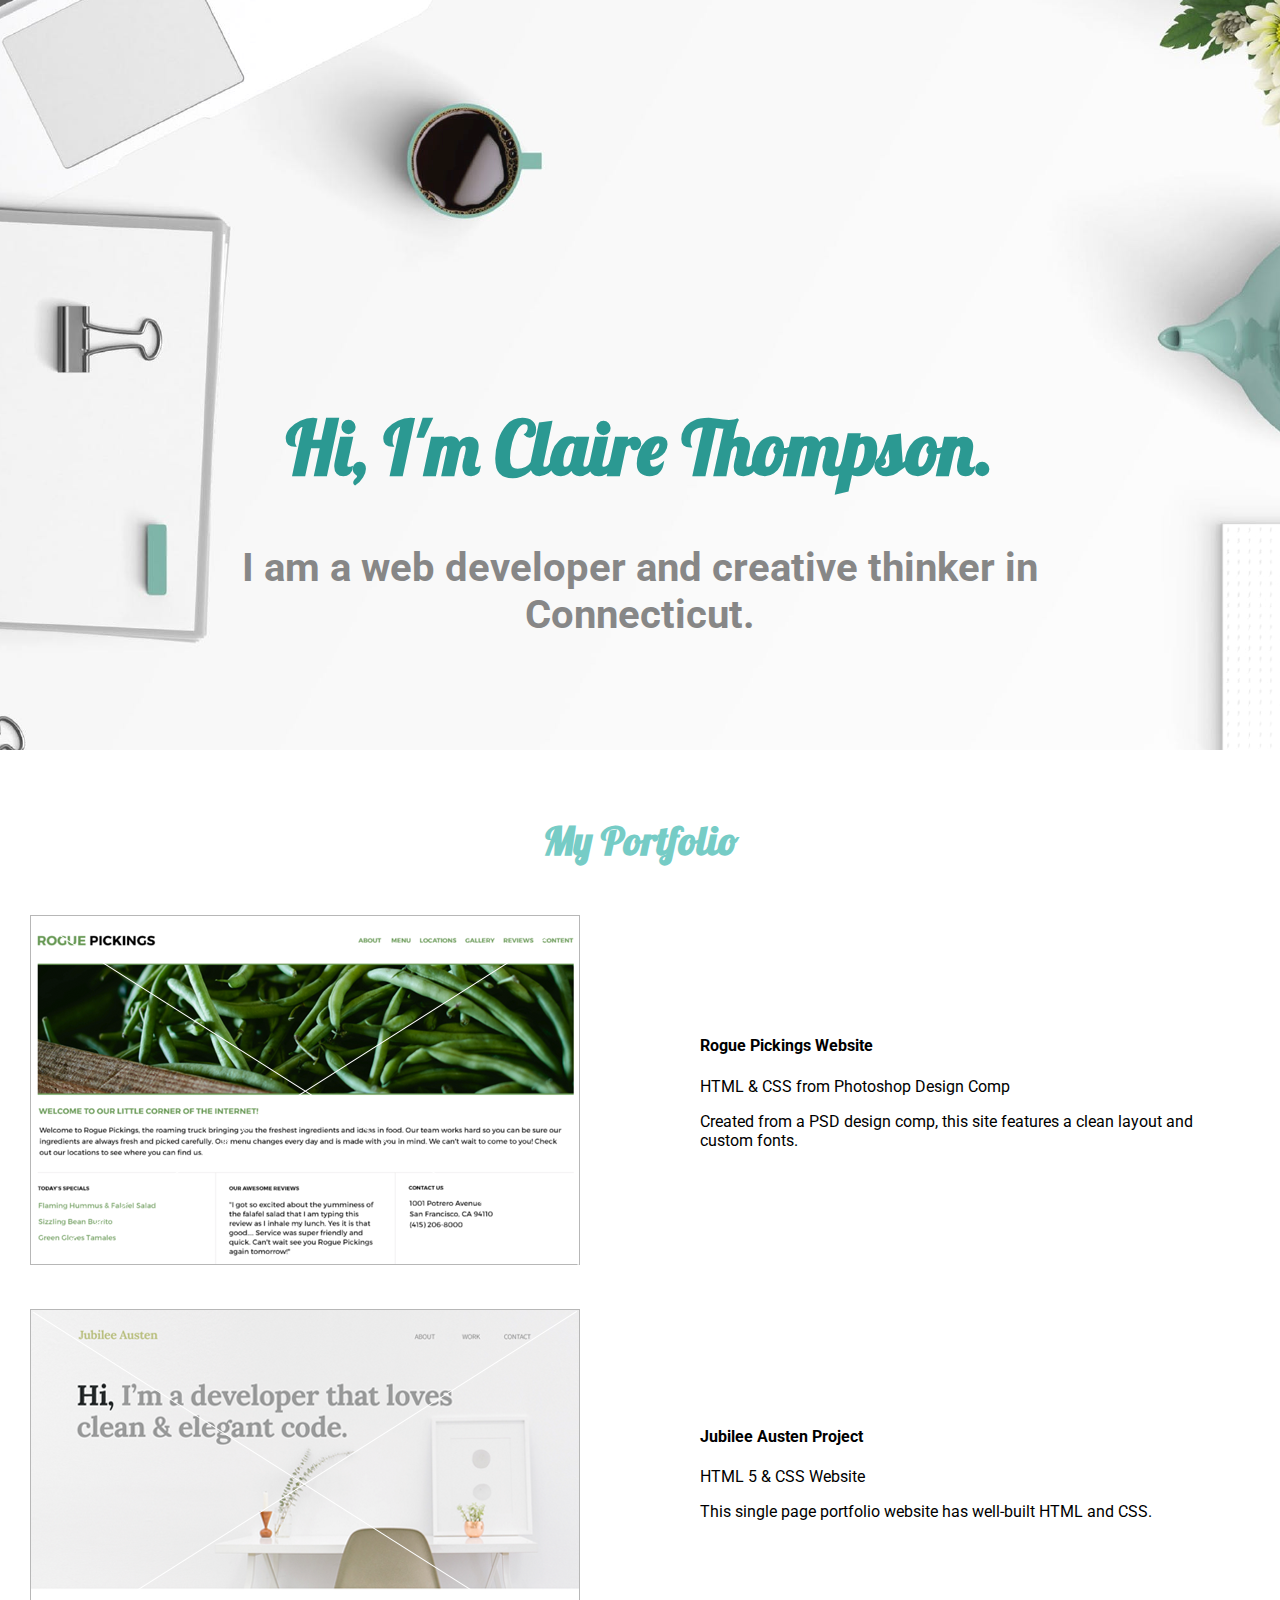
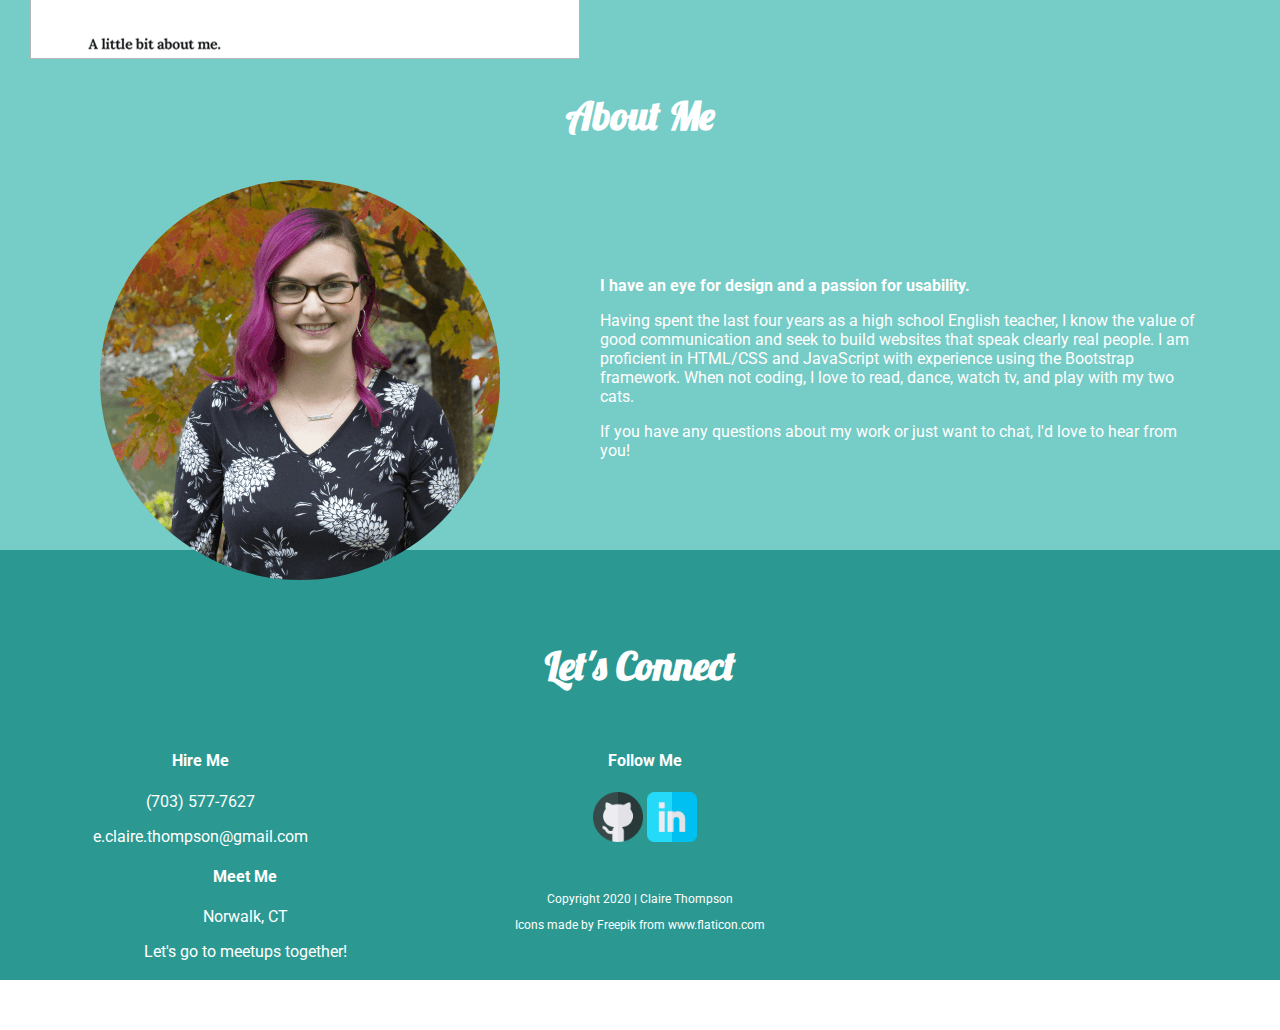
==== index.html @ ed9fb42f "Initial commit" ====
<!doctype html>
<html>
    <head>
        <title>Claire Thompson</title>
        <link href="https://fonts.googleapis.com/css?family=Lobster|Roboto:400,700&display=swap" rel="stylesheet">
        <link href="css/main.css" rel="stylesheet">
        <link href="css/normalize.css" rel="stylesheet">
    </head>
    <body>
        <div id="header">
            <div class="full-width">
                <h1>Hi, I'm Claire Thompson.</h1>
                <h2>I am a web developer and creative thinker in Connecticut.</h2 >
            </div>
        </div>
        <div id="portfolio">
            <div class="full-width">
                <h3>My Portfolio</h3>
                <div class="half-width">
                    <img src="img/rogue-pickings-thumbnail.png" alt="Rogue Pickings Thumbnail">
                    <img src="img/jubilee-thumbnail.png" alt="Jubilee Austen Thumbnail">
                </div>
                <div class="half-width">
                   <div id="rogue">
                       <h4>Rogue Pickings Website</h4>
                        <p>HTML & CSS from Photoshop Design Comp</p>
                        <p>Created from a PSD design comp, this site features a clean layout and custom fonts.</p>
                    </div>
                    <div id="jubilee">
                        <h4>Jubilee Austen Project</h4>
                        <p>HTML 5 & CSS Website</p>
                        <p>This single page portfolio website has well-built HTML and CSS.</p>
                    </div>
                </div>
            </div>
        </div>
        <div id="about">
            <div class="full-width">
                <h3>About Me</h3>
                <div class="half-width">
                    <img src="img/about.png" alt="Claire Thompson Headshot">
                </div>
                <div class="half-width">
                    <div id="bio">
                        <p><span>I have an eye for design and a passion for usability.</span></p>
                        <p>Having spent the last four years as a high school English teacher, I know the value of good communication and seek to build websites that speak clearly real people. I am proficient in HTML/CSS and JavaScript with experience using the Bootstrap framework. When not coding, I love to read, dance, watch tv, and play with my two cats. </p>
                        <p>If you have any questions about my work or just want to chat, I'd love to hear from you!</p>
                    </div>
                </div>
            </div>
        </div>
        <div id="contact">
            <div class="full-width">
                <h3>Let's Connect</h3>
                <div class="third-width">
                    <h4>Hire Me</h4>
                    <p>(703) 577-7627</p>
                    <a href="mailto:e.claire.thompson@gmail.com">e.claire.thompson@gmail.com</a>
                </div>
                <div class="third-width shift">
                    <h4>Follow Me</h4>
                    <a href="https://github.com/claire-thompson"><img src="img/github.png" alt="Github icon"></a>
                    <a href="https://www.linkedin.com/in/claireethompson/"><img src="img/linkedin.png" alt="LinkedIn icon"></a>
                </div>
                <div class="third-width shift">
                    <h4>Meet Me</h4>
                    <p>Norwalk, CT</p>
                    <p>Let's go to meetups together!</p>
                </div>
            </div>
        </div>
        <footer>
            <p>Copyright 2020 | Claire Thompson</p>
            <p>Icons made by <a href="https://www.flaticon.com/authors/freepik" title="Freepik">Freepik</a> from <a href="https://www.flaticon.com/" title="Flaticon">www.flaticon.com</a></p>
        </footer>
    </body>
</html>
---- css/main.css ----
/***** BASE STYLES *****/

body {
    font-family: "Roboto", sans-serif;
    font-size: 16px;
    color: black;
}

#portfolio {
    height: 850px;
}

#about {
    height: 600px;
    background-color: #76CCC6;
}

#contact {
    height: 300px;
    background-color: #2B9992;
    margin-top: -50px;
}

footer {
    height: 100px;
    background-color: #2B9992;
    margin-top: -20px;
    padding-top: 50px;
}

.full-width {
    align-content: space-between;
}

.half-width {
    width: 600px;
    float: left;
}

.third-width {
    width: 400px;
    text-align: center;
    float: left;
}

h3 {
    font-family: "Lobster", sans-serif;
    font-size: 30pt;
    text-align: center;
}

/***** HEADER *****/

#header {
    height: 800px;
    background-image: url("../img/hero-image.png");
    background-size: cover;
    background-repeat: no-repeat;
    margin-top: -50px;
}

#header h1 {
    padding-top: 400px;
    font-family: "Lobster", sans-serif;
    font-size: 56pt;
    font-weight: bold;
    color: #2B9992;
    text-align: center;
}

#header h2 {
    font-size: 30pt;
    text-align: center;
    width: 800px;
    margin: auto;
    color: #878787;
}

/***** PORTFOLIO SECTION *****/

#portfolio img {
    padding: 10px 30px 30px 30px;
}

#portfolio h3 {
    color: #76CCC6;
    padding-top: 25px;
}

#rogue {
    padding: 110px 0px 140px 100px;
    margin: auto;
}

#jubilee {
    padding: 100px 0px 140px 100px;
    margin: auto;
}

/***** ABOUT SECTION *****/

#about h3 {
    padding-top: 50px;
    color: #ffffff;
}

#about img {
    padding: 0px 100px;
    border-radius: 100%;
}

#about p {
    color: #ffffff;
}

#about p span {
    font-weight: bold;
}

#bio {
    padding-top: 80px;
}

/***** CONTACT SECTION *****/

.third-width img {
    height: 50px;
    width:50px;
}

#contact h3 {
    color: #ffffff;
    padding-top: 50px;
}

.shift {
    padding-left: 45px;
}

#contact h4 {
    color: #ffffff;
}

#contact p {
    color: #ffffff;
}

#contact a {
    color: #ffffff;
    text-decoration: none;
}

/***** FOOTER *****/

footer p {
    font-size: 12px;
    text-align: center;
    color: #ffffff;
}

footer a {
    color: #ffffff;
    text-decoration: none;
}
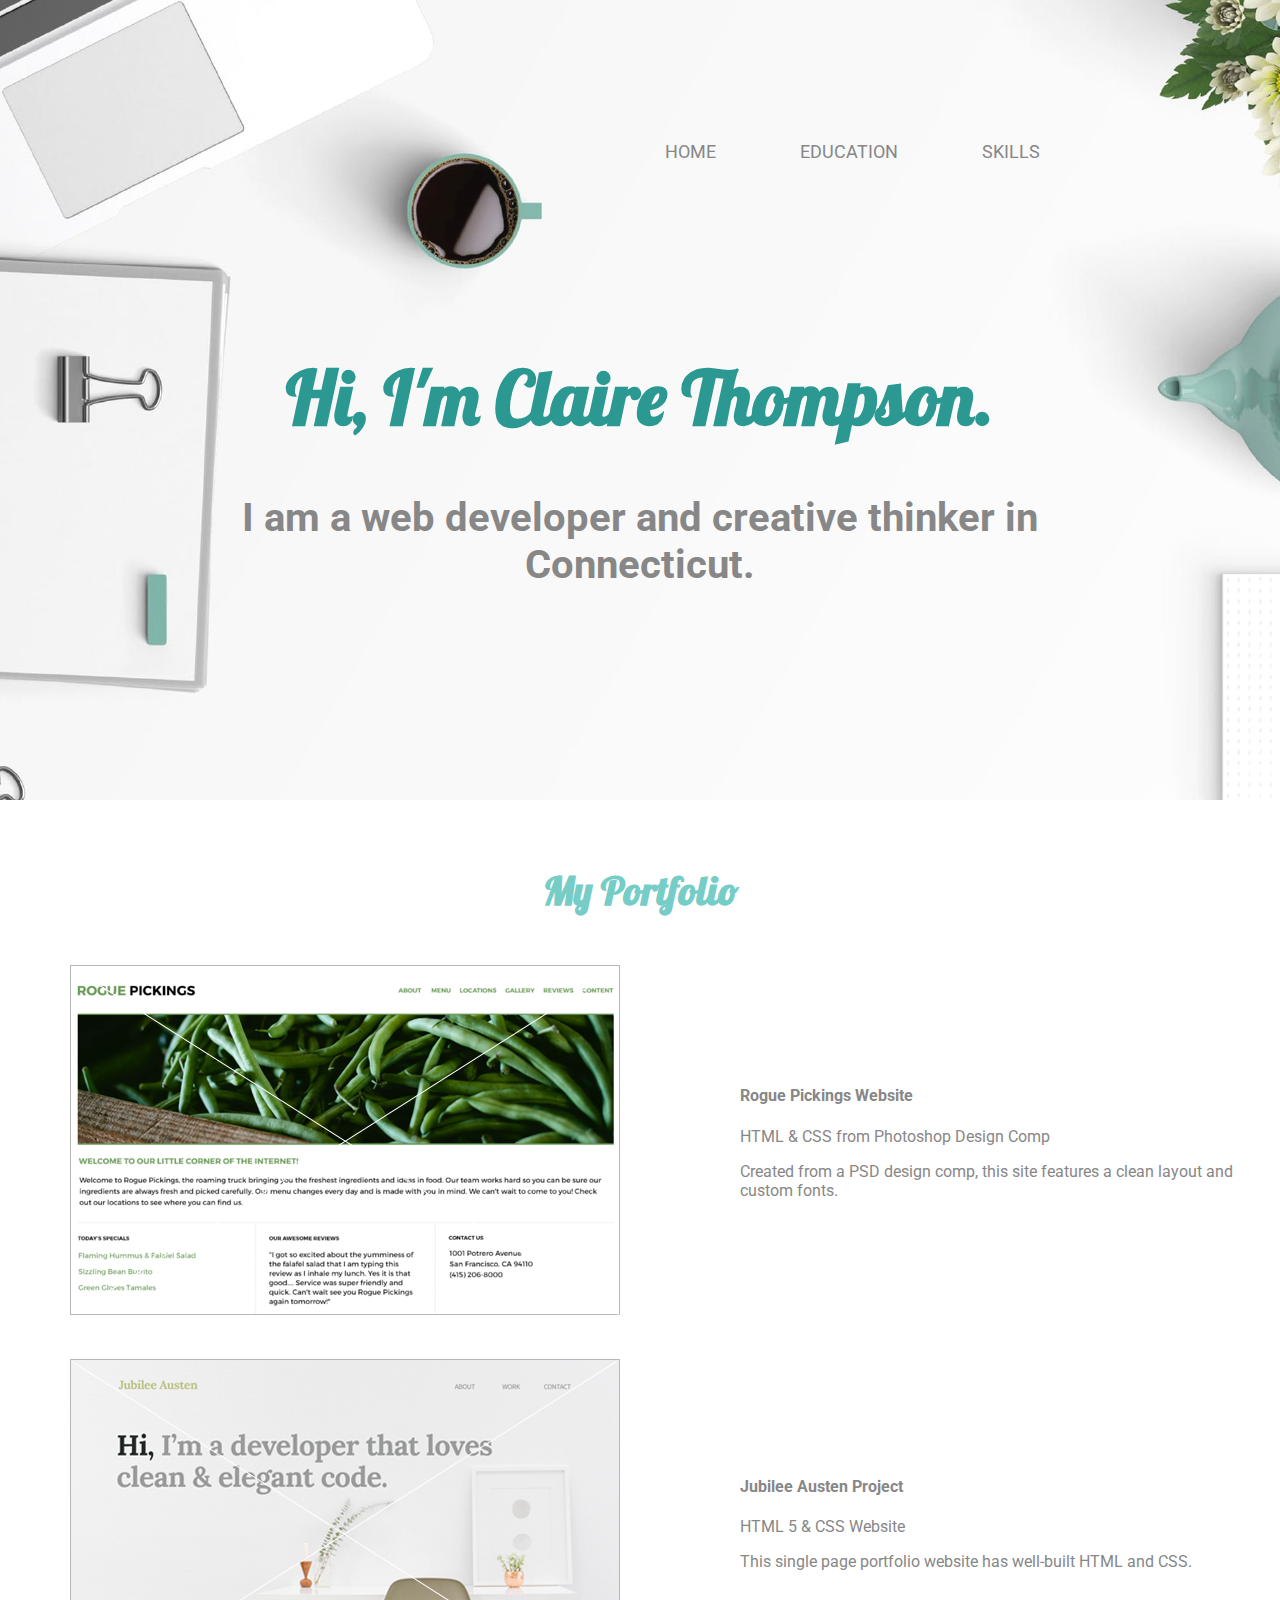
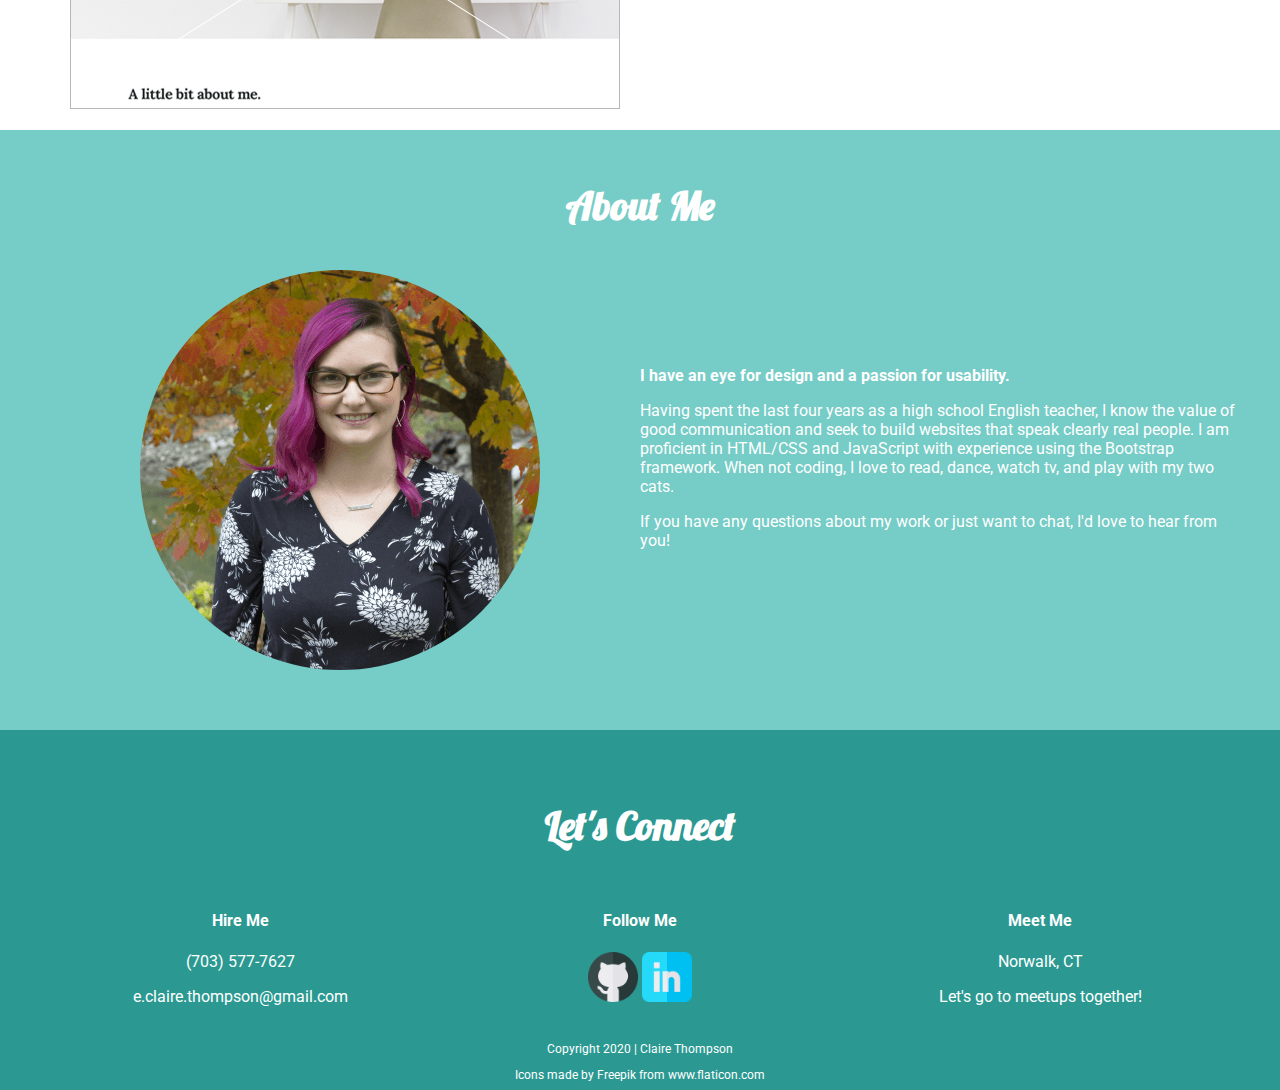
==== commit 8503d244: "Added education page" ====
--- a/index.html
+++ b/index.html
@@ -1,19 +1,29 @@
 <!doctype html>
 <html>
     <head>
-        <title>Claire Thompson</title>
+        <title>Claire Thompson | Home</title>
         <link href="https://fonts.googleapis.com/css?family=Lobster|Roboto:400,700&display=swap" rel="stylesheet">
         <link href="css/main.css" rel="stylesheet">
         <link href="css/normalize.css" rel="stylesheet">
     </head>
     <body>
-        <div id="header">
+        <header>
             <div class="full-width">
+                <nav>
+                    <ul>
+                        <li>
+                            <a href="#index.html">Home</a>
+                            <a href="#education.html">Education</a>
+                            <a href="skills.html">Skills</a>
+                        </li>
+                    </ul>
+                </nav>
                 <h1>Hi, I'm Claire Thompson.</h1>
-                <h2>I am a web developer and creative thinker in Connecticut.</h2 >
+                <h2>I am a web developer and creative thinker in Connecticut.</h2>
             </div>
-        </div>
-        <div id="portfolio">
+        </header>
+        <main>
+        <section id="portfolio">
             <div class="full-width">
                 <h3>My Portfolio</h3>
                 <div class="half-width">
@@ -33,8 +43,8 @@
                     </div>
                 </div>
             </div>
-        </div>
-        <div id="about">
+        </section>
+        <section id="about">
             <div class="full-width">
                 <h3>About Me</h3>
                 <div class="half-width">
@@ -48,30 +58,31 @@
                     </div>
                 </div>
             </div>
-        </div>
-        <div id="contact">
+        </section>
+        <footer id="contact">
             <div class="full-width">
                 <h3>Let's Connect</h3>
-                <div class="third-width">
-                    <h4>Hire Me</h4>
-                    <p>(703) 577-7627</p>
-                    <a href="mailto:e.claire.thompson@gmail.com">e.claire.thompson@gmail.com</a>
+                    <div class="third-width">
+                        <h4>Hire Me</h4>
+                        <p>(703) 577-7627</p>
+                        <a href="mailto:e.claire.thompson@gmail.com">e.claire.thompson@gmail.com</a>
+                    </div>
+                    <div class="third-width">
+                        <h4>Follow Me</h4>
+                        <a href="https://github.com/claire-thompson"><img src="img/github.png" alt="Github icon"></a>
+                        <a href="https://www.linkedin.com/in/claireethompson/"><img src="img/linkedin.png" alt="LinkedIn icon"></a>
+                    </div>
+                    <div class="third-width">
+                        <h4>Meet Me</h4>
+                        <p>Norwalk, CT</p>
+                        <p>Let's go to meetups together!</p>
+                    </div>
                 </div>
-                <div class="third-width shift">
-                    <h4>Follow Me</h4>
-                    <a href="https://github.com/claire-thompson"><img src="img/github.png" alt="Github icon"></a>
-                    <a href="https://www.linkedin.com/in/claireethompson/"><img src="img/linkedin.png" alt="LinkedIn icon"></a>
-                </div>
-                <div class="third-width shift">
-                    <h4>Meet Me</h4>
-                    <p>Norwalk, CT</p>
-                    <p>Let's go to meetups together!</p>
-                </div>
+            <div class="full-width copyright">
+                <p>Copyright 2020 | Claire Thompson</p>
+                <p>Icons made by <a href="https://www.flaticon.com/authors/freepik" title="Freepik">Freepik</a> from <a href="https://www.flaticon.com/" title="Flaticon">www.flaticon.com</a></p>
             </div>
-        </div>
-        <footer>
-            <p>Copyright 2020 | Claire Thompson</p>
-            <p>Icons made by <a href="https://www.flaticon.com/authors/freepik" title="Freepik">Freepik</a> from <a href="https://www.flaticon.com/" title="Flaticon">www.flaticon.com</a></p>
         </footer>
+    </main>
     </body>
 </html>
--- a/css/main.css
+++ b/css/main.css
@@ -3,7 +3,30 @@
 body {
     font-family: "Roboto", sans-serif;
     font-size: 16px;
-    color: black;
+    color: #878787;
+}
+
+h3 {
+    font-family: "Lobster", sans-serif;
+    font-size: 30pt;
+    text-align: center;
+}
+
+/***** GRID STYLES *****/
+
+.full-width {
+    width: 1200px;
+    margin: 0 auto;
+}
+
+.half-width {
+    width: 600px;
+    float: left;
+}
+
+.third-width {
+    width: 400px;
+    float: left;
 }
 
 #portfolio {
@@ -18,49 +41,45 @@
 #contact {
     height: 300px;
     background-color: #2B9992;
-    margin-top: -50px;
-}
-
-footer {
-    height: 100px;
-    background-color: #2B9992;
-    margin-top: -20px;
-    padding-top: 50px;
-}
-
-.full-width {
-    align-content: space-between;
-}
-
-.half-width {
-    width: 600px;
-    float: left;
-}
-
-.third-width {
-    width: 400px;
-    text-align: center;
-    float: left;
-}
-
-h3 {
-    font-family: "Lobster", sans-serif;
-    font-size: 30pt;
-    text-align: center;
+    padding: 30px 0;
+    text-align: center;
+}
+
+#education {
+    height: 600px;
 }
 
 /***** HEADER *****/
 
-#header {
+header .full-width {
+    padding: 50px 0;
+}
+
+header {
     height: 800px;
-    background-image: url("../img/hero-image.png");
+    background: url('../img/hero-image.png');
     background-size: cover;
-    background-repeat: no-repeat;
-    margin-top: -50px;
-}
-
-#header h1 {
-    padding-top: 400px;
+}
+
+nav {
+    float: right;
+    padding: 75px 200px;
+}
+
+nav ul li {
+    display: inline-block;
+}
+
+nav ul li a {
+    text-transform: uppercase;
+    text-decoration: none;
+    font-size: 18px;
+    padding-left: 80px;
+    color: #878787;
+}
+
+header h1 {
+    padding-top: 250px;
     font-family: "Lobster", sans-serif;
     font-size: 56pt;
     font-weight: bold;
@@ -68,7 +87,7 @@
     text-align: center;
 }
 
-#header h2 {
+header h2 {
     font-size: 30pt;
     text-align: center;
     width: 800px;
@@ -123,18 +142,18 @@
 
 /***** CONTACT SECTION *****/
 
-.third-width img {
+#contact .third-width {
+    padding-bottom: 20px;
+    align-self: center;
+}
+
+#contact .third-width img {
     height: 50px;
     width:50px;
 }
 
 #contact h3 {
     color: #ffffff;
-    padding-top: 50px;
-}
-
-.shift {
-    padding-left: 45px;
 }
 
 #contact h4 {
@@ -152,13 +171,56 @@
 
 /***** FOOTER *****/
 
-footer p {
+.copyright p {
     font-size: 12px;
     text-align: center;
     color: #ffffff;
 }
 
-footer a {
+.copyright a {
     color: #ffffff;
     text-decoration: none;
+}
+
+/***** EDUCATION PAGE *****/
+
+#education {
+    text-align: center;
+}
+
+#education h3 {
+    color: #76CCC6;
+}
+
+#education h4 {
+    font-size: 30px;
+    text-transform: uppercase;
+    margin: auto;
+}
+
+#education h5 {
+    font-size: 22px;
+    margin: auto;
+}
+
+.vcu img {
+    height: 70%;
+    width: 70%;
+}
+
+.skillcrush img {
+    height: 80%;
+    width: 80%;
+}
+
+/***** SKILLCRUSH SECTION 
+
+#skillcrush h3 {
+    color: #ffffff;
+}
+
+.courses h4 {
+    font-size: 30px;
+    text-transform: uppercase;
+    margin: auto;
 }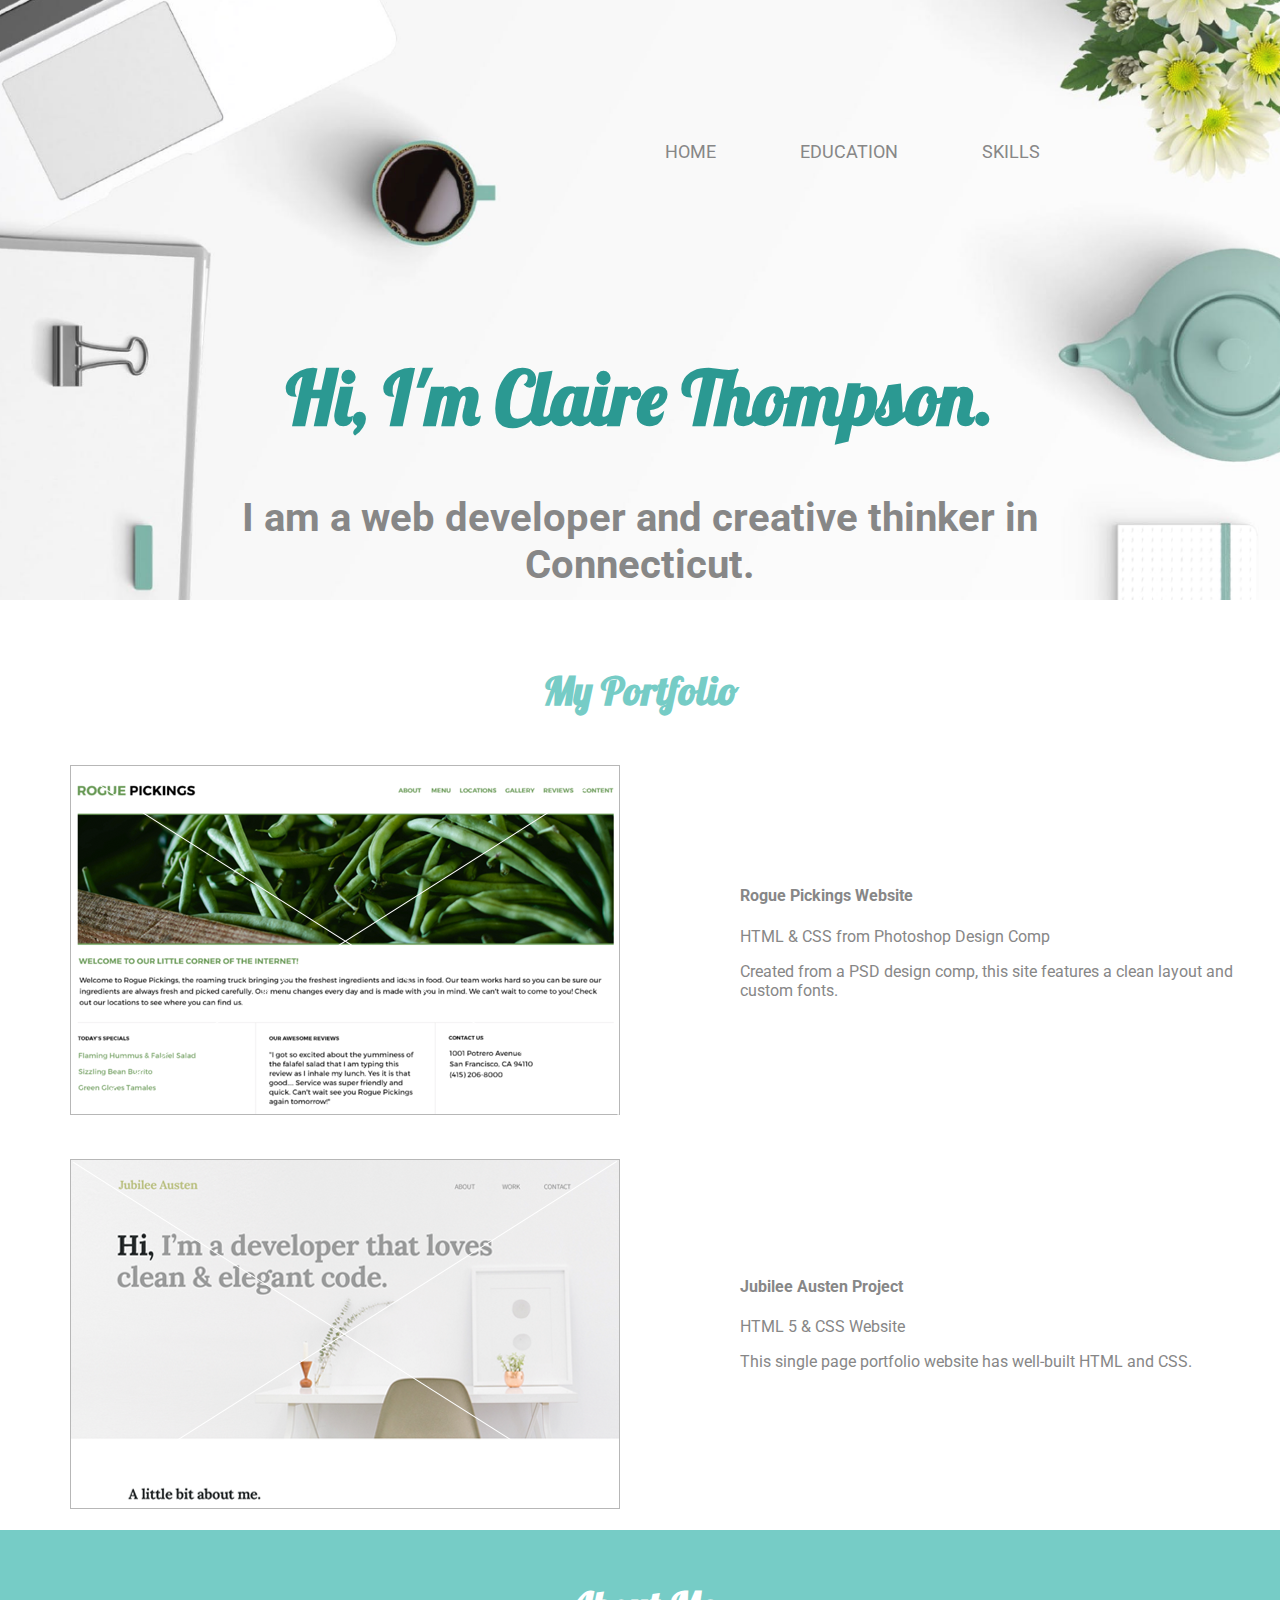
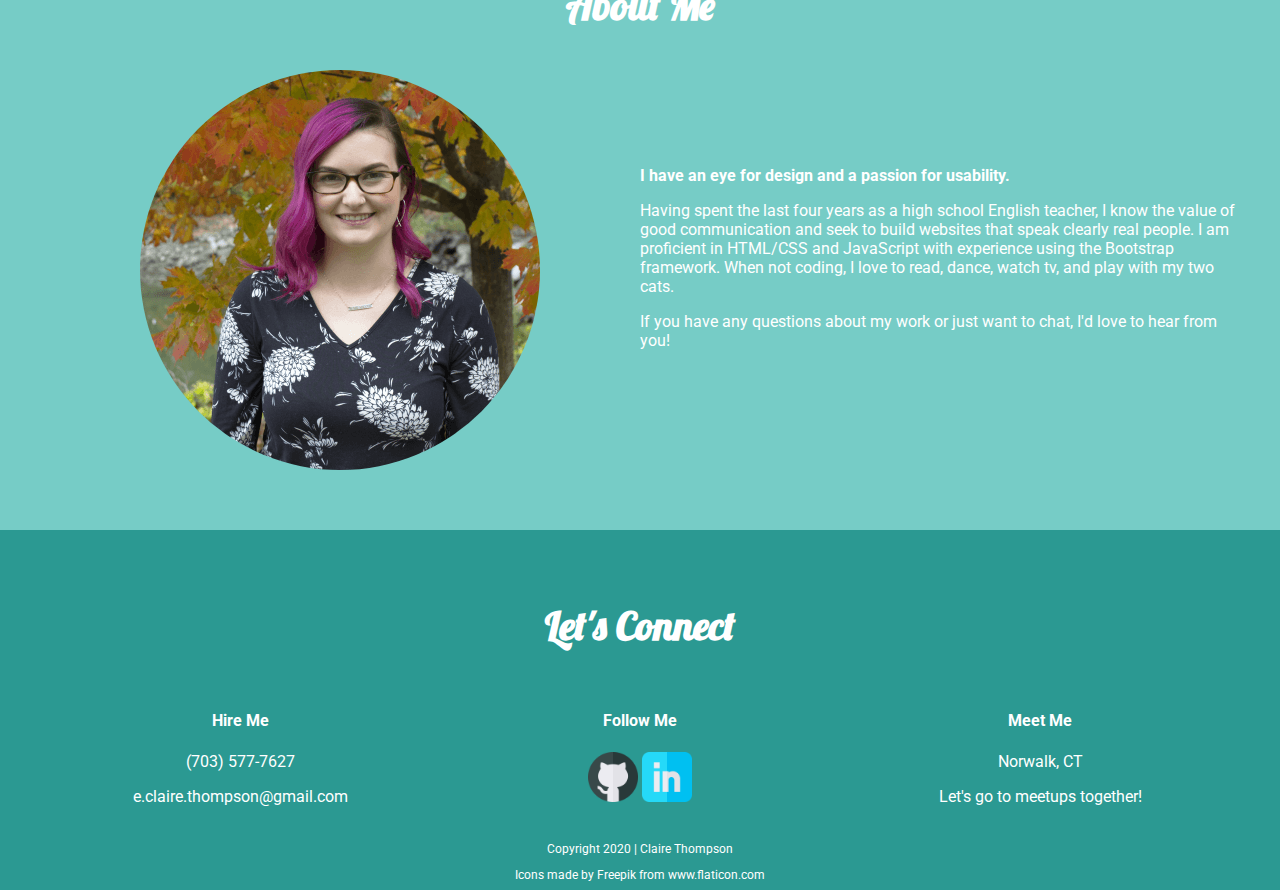
==== commit 7cd14e91: "Fixed page reference sand header" ====
--- a/index.html
+++ b/index.html
@@ -6,14 +6,14 @@
         <link href="css/main.css" rel="stylesheet">
         <link href="css/normalize.css" rel="stylesheet">
     </head>
-    <body>
+    <body id="home">
         <header>
             <div class="full-width">
                 <nav>
                     <ul>
                         <li>
-                            <a href="#index.html">Home</a>
-                            <a href="#education.html">Education</a>
+                            <a href="index.html">Home</a>
+                            <a href="education.html">Education</a>
                             <a href="skills.html">Skills</a>
                         </li>
                     </ul>
--- a/css/main.css
+++ b/css/main.css
@@ -29,6 +29,11 @@
     float: left;
 }
 
+.quarter-width {
+    width: 300px;
+    float: left;
+}
+
 #portfolio {
     height: 850px;
 }
@@ -49,6 +54,15 @@
     height: 600px;
 }
 
+#coding {
+    height: 300px;
+}
+
+#additional {
+    height: 300px;
+    background-color: #76CCC6;
+}
+
 /***** HEADER *****/
 
 header .full-width {
@@ -56,7 +70,7 @@
 }
 
 header {
-    height: 800px;
+    height: 600px;
     background: url('../img/hero-image.png');
     background-size: cover;
 }
@@ -149,7 +163,7 @@
 
 #contact .third-width img {
     height: 50px;
-    width:50px;
+    width: 50px;
 }
 
 #contact h3 {
@@ -213,14 +227,25 @@
     width: 80%;
 }
 
-/***** SKILLCRUSH SECTION 
-
-#skillcrush h3 {
-    color: #ffffff;
-}
-
-.courses h4 {
-    font-size: 30px;
-    text-transform: uppercase;
-    margin: auto;
+/***** SKILLS PAGE *****/
+
+#coding .quarter-width img {
+    height: 100px;
+    width: 100px;
+    padding-left: 100px;
+}
+
+#coding h4 {
+    text-align: center;
+}
+
+#additional h3 {
+    padding-top: 50px;
+    color: #ffffff;
+}
+
+#additional p {
+    color: #ffffff;
+    text-align: center;
+    font-weight: bold;
 }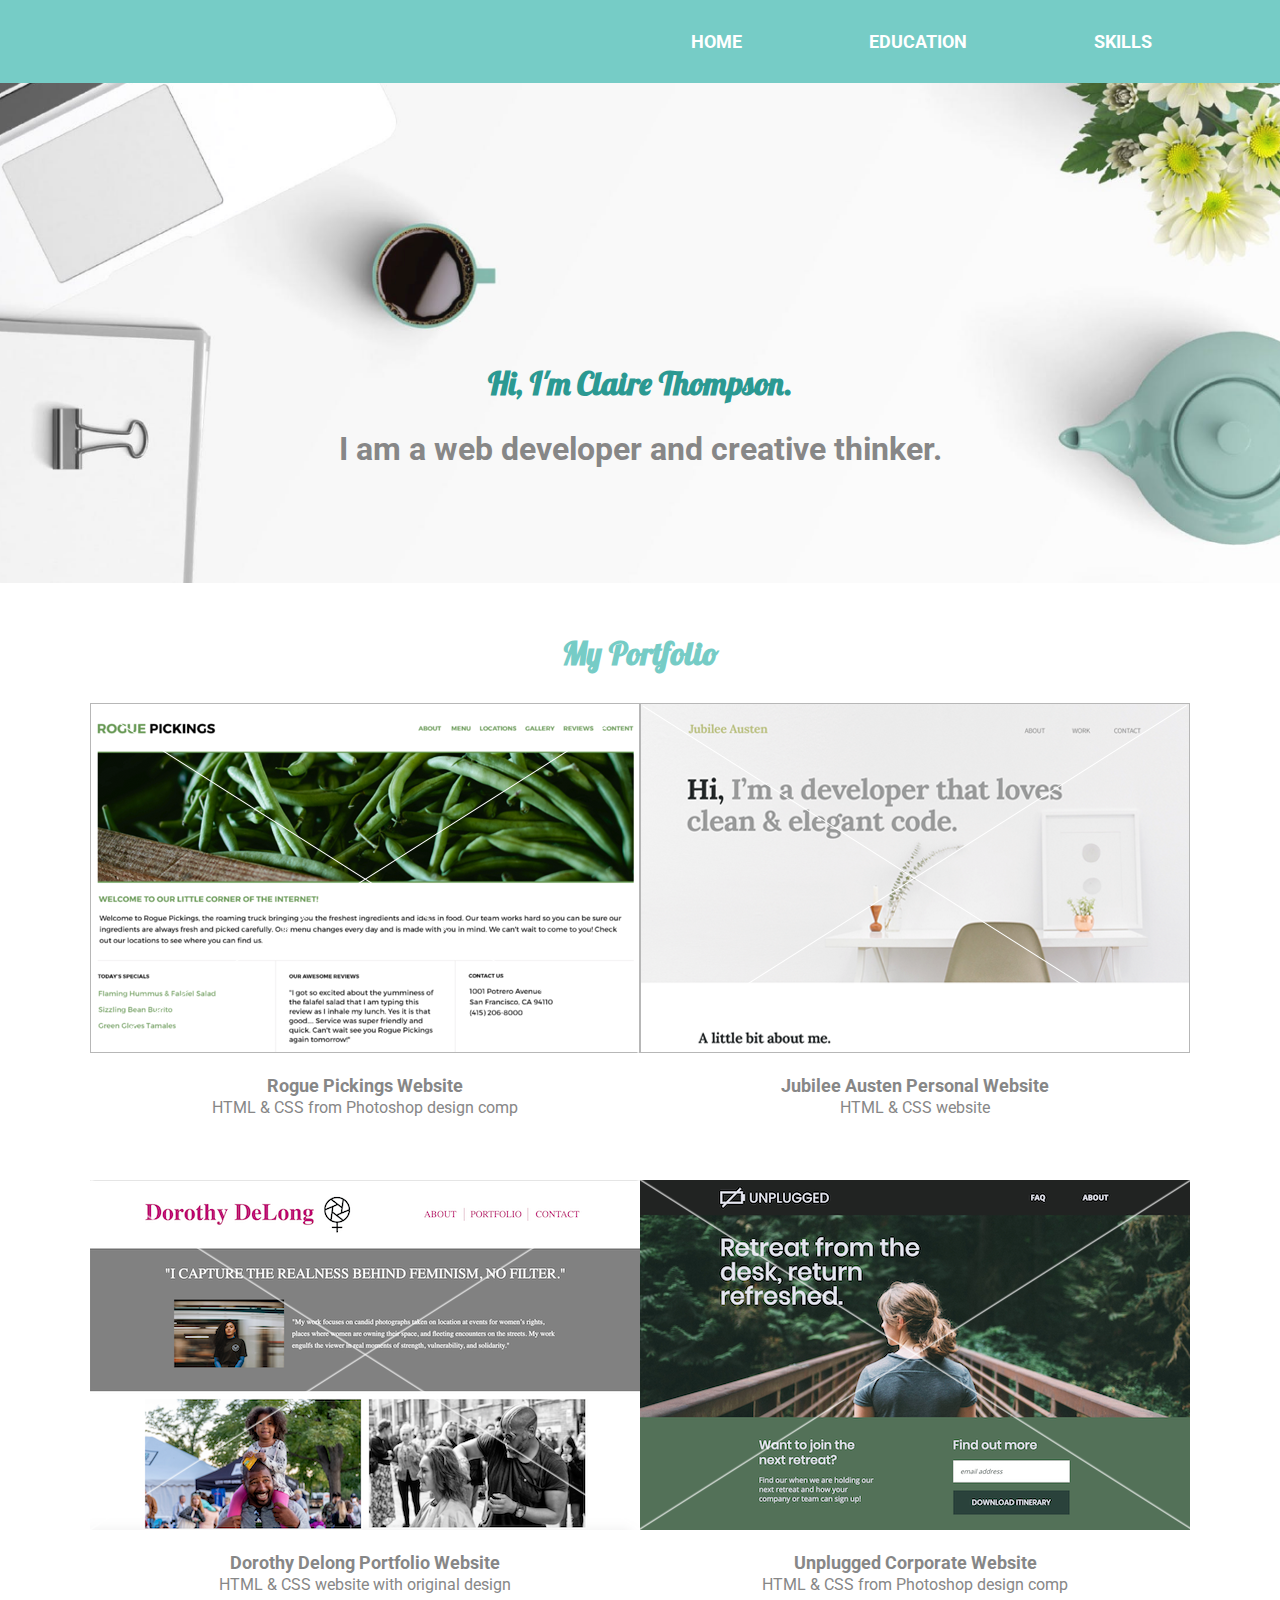
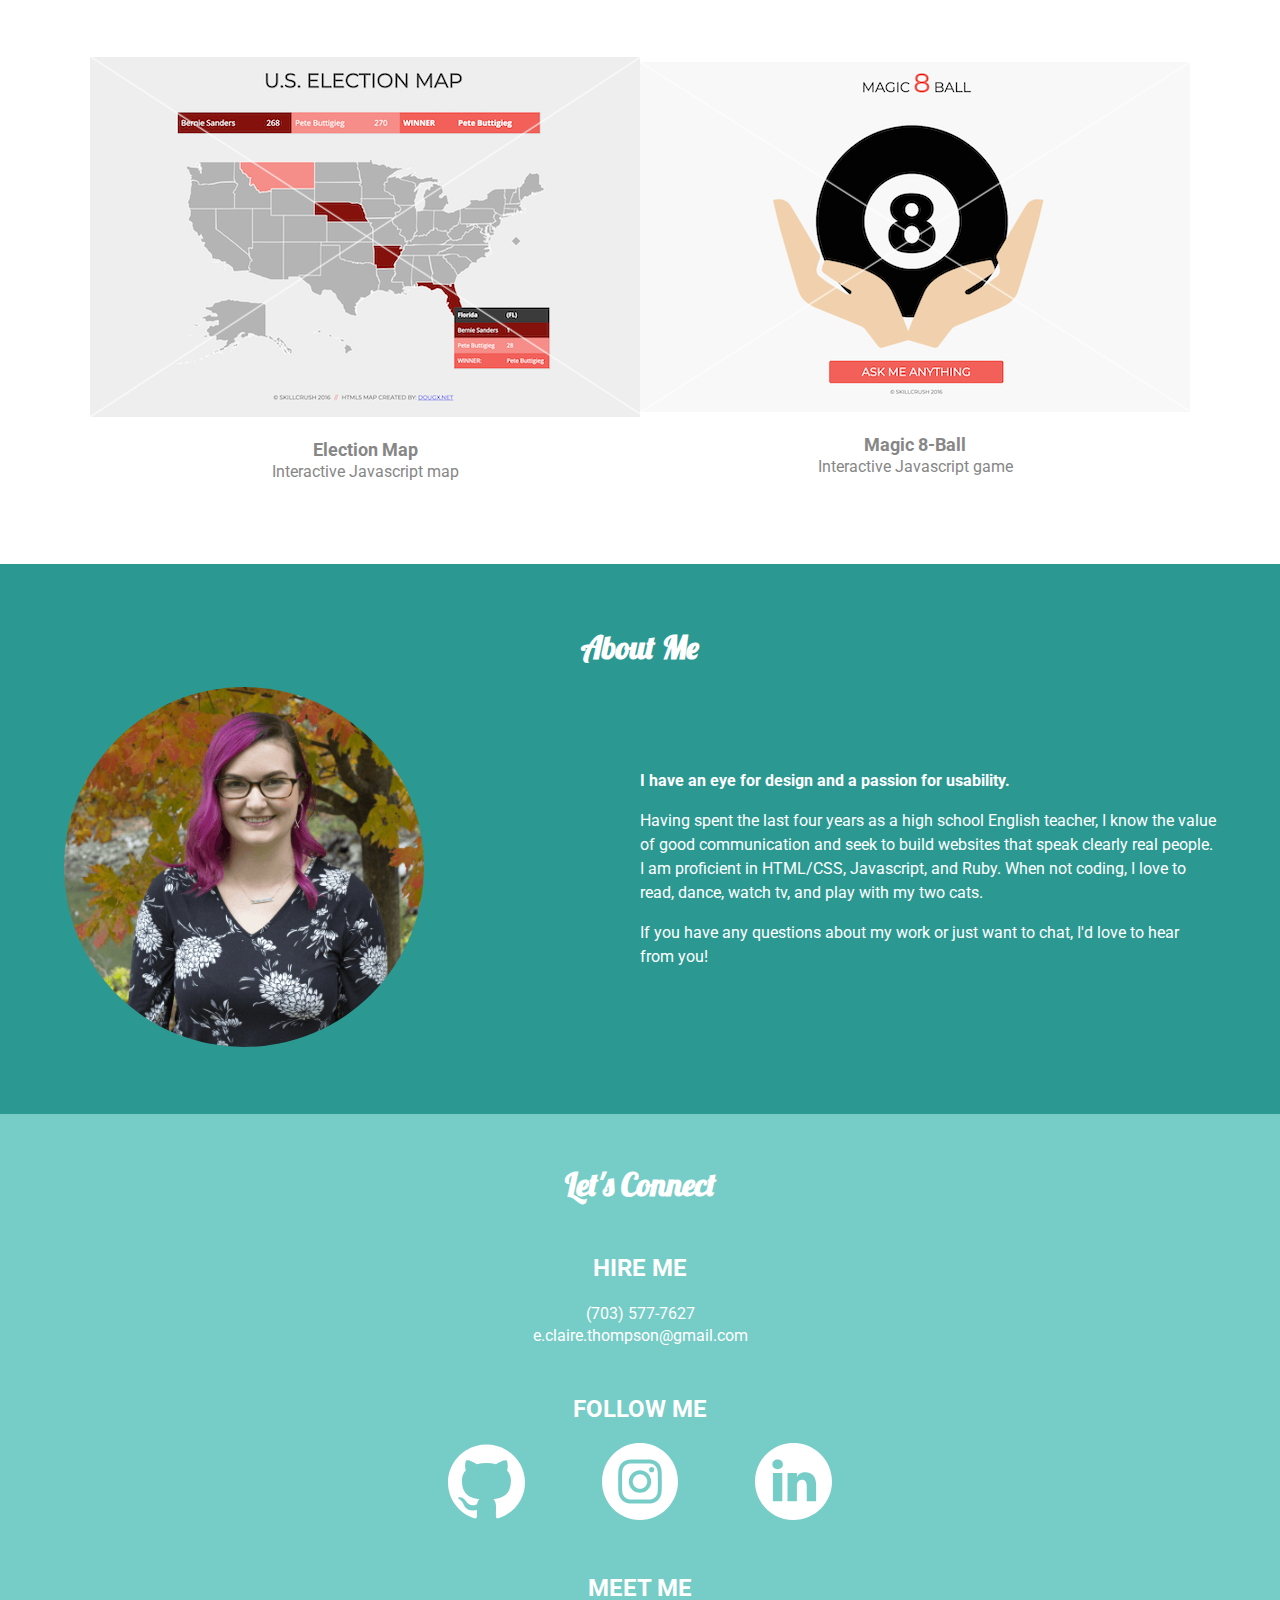
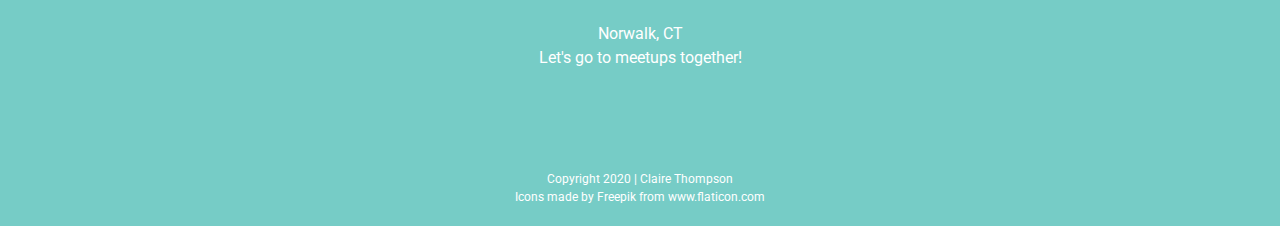
==== commit f15f6d7e: "Complete HTML and CSS overhaul to responsive" ====
--- a/index.html
+++ b/index.html
@@ -6,83 +6,161 @@
         <link href="css/main.css" rel="stylesheet">
         <link href="css/normalize.css" rel="stylesheet">
     </head>
-    <body id="home">
+
+    <body>
+
         <header>
-            <div class="full-width">
+            <div class="content-wrapper">
                 <nav>
                     <ul>
                         <li>
                             <a href="index.html">Home</a>
+                        </li>
+                        <li>
                             <a href="education.html">Education</a>
+                        </li>
+                        <li>
                             <a href="skills.html">Skills</a>
                         </li>
                     </ul>
                 </nav>
-                <h1>Hi, I'm Claire Thompson.</h1>
-                <h2>I am a web developer and creative thinker in Connecticut.</h2>
             </div>
         </header>
+
         <main>
-        <section id="portfolio">
-            <div class="full-width">
-                <h3>My Portfolio</h3>
-                <div class="half-width">
-                    <img src="img/rogue-pickings-thumbnail.png" alt="Rogue Pickings Thumbnail">
-                    <img src="img/jubilee-thumbnail.png" alt="Jubilee Austen Thumbnail">
+
+            <section class="hero-area">
+                <div class="content-wrapper">
+                    <h1>Hi, I'm Claire Thompson.</h1>
+                    <h2>I am a web developer and creative thinker.</h2>
                 </div>
-                <div class="half-width">
-                   <div id="rogue">
-                       <h4>Rogue Pickings Website</h4>
-                        <p>HTML & CSS from Photoshop Design Comp</p>
-                        <p>Created from a PSD design comp, this site features a clean layout and custom fonts.</p>
-                    </div>
-                    <div id="jubilee">
-                        <h4>Jubilee Austen Project</h4>
-                        <p>HTML 5 & CSS Website</p>
-                        <p>This single page portfolio website has well-built HTML and CSS.</p>
+            </section>
+
+            <section class="portfolio">
+                <div class="content-wrapper">
+                    <h3>My Portfolio</h3>
+                    <div class="portfolio-items">
+                        <article>
+                            <p class="thumbnail">
+                                <a href="https://claire-thompson.github.io/rogue-pickings/" target="_blank">
+                                    <img src="img/rogue-pickings-thumbnail.png" alt="Rogue Pickings Thumbnail">
+                                </a>
+                            </p>
+                            <div class="portfolio-item-description">
+                                <h4>Rogue Pickings Website</h4>
+                                <p>HTML & CSS from Photoshop design comp</p>
+                            </div>
+                          </article>
+                          <article>
+                            <p class="thumbnail">
+                                <a href="https://claire-thompson.github.io/jubilee-austen-site/" target="_blank">
+                                    <img src="img/jubilee-thumbnail.png" alt="Jubilee Austen Thumbnail">
+                                </a>
+                            </p>
+                            <div class="portfolio-item-description">
+                                <h4>Jubilee Austen Personal Website</h4>
+                                <p>HTML & CSS website</p>
+                            </div>
+                          </article>
+                          <article>
+                            <p class="thumbnail">
+                                <a href="https://claire-thompson.github.io/dd-portfolio-site/" target="_blank">
+                                    <img src="img/dorothy-delong-thumbnail.png" alt="Dorothy Delong Thumbnail">
+                                </a>
+                            </p>
+                            <div class="portfolio-item-description">
+                                <h4>Dorothy Delong Portfolio Website</h4>
+                                <p>HTML & CSS website with original design</p>
+                            </div>
+                          </article>
+                          <article>
+                            <p class="thumbnail">
+                                <a href="https://claire-thompson.github.io/unplugged-site/" target="_blank">
+                                    <img src="img/unplugged-thumbnail.png" alt="Unplugged Thumbnail">
+                                </a>
+                            </p>
+                            <div class="portfolio-item-description">
+                                <h4>Unplugged Corporate Website</h4>
+                                <p>HTML & CSS from Photoshop design comp</p>
+                            </div>
+                          </article>
+                          <article>
+                            <p class="thumbnail">
+                                <a href="https://claire-thompson.github.io/election-map/" target="_blank">
+                                    <img src="img/election-map-thumbnail.png" alt="Election Map Thumbnail">
+                                </a>
+                            </p>
+                            <div class="portfolio-item-description">
+                                <h4>Election Map</h4>
+                                <p>Interactive Javascript map</p>
+                            </div>
+                          </article>
+                          <article>
+                            <p class="thumbnail">
+                                <a href="https://claire-thompson.github.io/magic-8ball/" target="_blank">
+                                    <img src="img/magic-8ball-thumbnail.png" alt="Magic 8-Ball Thumbnail">
+                                </a>
+                            </p>
+                            <div class="portfolio-item-description">
+                                <h4>Magic 8-Ball</h4>
+                                <p>Interactive Javascript game</p>
+                            </div>
+                          </article>
+
                     </div>
                 </div>
-            </div>
-        </section>
-        <section id="about">
-            <div class="full-width">
+            </section>
+
+            <section class="about">
                 <h3>About Me</h3>
-                <div class="half-width">
-                    <img src="img/about.png" alt="Claire Thompson Headshot">
-                </div>
-                <div class="half-width">
-                    <div id="bio">
+                <div class="content-wrapper">
+                    <div class="headshot">
+                        <img src="img/about.png" alt="Claire Thompson Headshot">
+                    </div>
+                    <div class="bio">
                         <p><span>I have an eye for design and a passion for usability.</span></p>
-                        <p>Having spent the last four years as a high school English teacher, I know the value of good communication and seek to build websites that speak clearly real people. I am proficient in HTML/CSS and JavaScript with experience using the Bootstrap framework. When not coding, I love to read, dance, watch tv, and play with my two cats. </p>
+                        <p>Having spent the last four years as a high school English teacher, 
+                            I know the value of good communication and seek to build websites 
+                            that speak clearly real people. I am proficient in HTML/CSS, Javascript, and Ruby. 
+                            When not coding, I love to read, dance, watch tv, and play with my two cats. </p>
                         <p>If you have any questions about my work or just want to chat, I'd love to hear from you!</p>
                     </div>
                 </div>
-            </div>
-        </section>
-        <footer id="contact">
-            <div class="full-width">
-                <h3>Let's Connect</h3>
-                    <div class="third-width">
+            </section>
+        </main>
+
+        <footer>
+
+            <div class="content-wrapper">
+
+                <div class="footer-content">
+                    <h3>Let's Connect</h3>
+                    <div class="hire">
                         <h4>Hire Me</h4>
                         <p>(703) 577-7627</p>
                         <a href="mailto:e.claire.thompson@gmail.com">e.claire.thompson@gmail.com</a>
                     </div>
-                    <div class="third-width">
-                        <h4>Follow Me</h4>
-                        <a href="https://github.com/claire-thompson"><img src="img/github.png" alt="Github icon"></a>
-                        <a href="https://www.linkedin.com/in/claireethompson/"><img src="img/linkedin.png" alt="LinkedIn icon"></a>
+                    <h4>Follow Me</h4>
+                    <div class="follow">
+                        <a href="https://github.com/claire-thompson"><img src="img/github.svg" alt="Github icon"></a>
+                        <a href="https://www.instagram.com/poeticretellings/"><img src="img/instagram.svg" alt="Instagram icon"></a>
+                        <a href="https://www.linkedin.com/in/claireethompson/"><img src="img/linkedin.svg" alt="LinkedIn icon"></a>
+                        <a href=""></a>
                     </div>
-                    <div class="third-width">
-                        <h4>Meet Me</h4>
+                    <h4>Meet Me</h4>
+                    <div class="meet">
                         <p>Norwalk, CT</p>
                         <p>Let's go to meetups together!</p>
                     </div>
                 </div>
-            <div class="full-width copyright">
-                <p>Copyright 2020 | Claire Thompson</p>
-                <p>Icons made by <a href="https://www.flaticon.com/authors/freepik" title="Freepik">Freepik</a> from <a href="https://www.flaticon.com/" title="Flaticon">www.flaticon.com</a></p>
+
+                <div class="copyright">
+                    <p>Copyright 2020 | Claire Thompson</p>
+                    <p>Icons made by <a href="https://www.flaticon.com/authors/freepik" title="Freepik">Freepik</a> from <a href="https://www.flaticon.com/" title="Flaticon">www.flaticon.com</a></p>
+                </div>
+
             </div>
         </footer>
-    </main>
+
     </body>
 </html>
--- a/css/main.css
+++ b/css/main.css
@@ -1,157 +1,273 @@
 /***** BASE STYLES *****/
+
+html {
+    font-size: 16px;
+}
 
 body {
     font-family: "Roboto", sans-serif;
-    font-size: 16px;
+    font-size: 1em;
     color: #878787;
-}
-
-h3 {
+    text-align: left;
+}
+
+ul,
+ol {
+    list-style-type: none;
+    font-weight: bold;
+    text-transform: uppercase;
+}
+
+h1 {
     font-family: "Lobster", sans-serif;
-    font-size: 30pt;
-    text-align: center;
-}
-
-/***** GRID STYLES *****/
-
-.full-width {
-    width: 1200px;
-    margin: 0 auto;
-}
-
-.half-width {
-    width: 600px;
-    float: left;
-}
-
-.third-width {
-    width: 400px;
-    float: left;
-}
-
-.quarter-width {
-    width: 300px;
-    float: left;
-}
-
-#portfolio {
-    height: 850px;
-}
-
-#about {
-    height: 600px;
-    background-color: #76CCC6;
-}
-
-#contact {
-    height: 300px;
-    background-color: #2B9992;
-    padding: 30px 0;
-    text-align: center;
-}
-
-#education {
-    height: 600px;
-}
-
-#coding {
-    height: 300px;
-}
-
-#additional {
-    height: 300px;
-    background-color: #76CCC6;
-}
-
-/***** HEADER *****/
-
-header .full-width {
-    padding: 50px 0;
-}
-
-header {
-    height: 600px;
-    background: url('../img/hero-image.png');
-    background-size: cover;
-}
-
-nav {
-    float: right;
-    padding: 75px 200px;
-}
-
-nav ul li {
-    display: inline-block;
-}
-
-nav ul li a {
-    text-transform: uppercase;
-    text-decoration: none;
-    font-size: 18px;
-    padding-left: 80px;
-    color: #878787;
-}
-
-header h1 {
-    padding-top: 250px;
-    font-family: "Lobster", sans-serif;
-    font-size: 56pt;
+    font-size: 3.5em;
     font-weight: bold;
     color: #2B9992;
-    text-align: center;
-}
-
-header h2 {
-    font-size: 30pt;
-    text-align: center;
-    width: 800px;
-    margin: auto;
+}
+
+h2 {
+    font-size: 2em;
     color: #878787;
 }
-
-/***** PORTFOLIO SECTION *****/
-
-#portfolio img {
-    padding: 10px 30px 30px 30px;
-}
-
-#portfolio h3 {
+  
+h3,
+h4 {
+    font-family: "Lobster", sans-serif;
+    font-size: 2em;
+    margin: 0 0 20px 0;
+    text-align: center;
+}
+  
+p {
+    font-size: 1em;
+    line-height: 1.5em;
+}
+
+.content-wrapper {
+    width: 90%;
+}
+
+a {
+    text-decoration: none;
+    color: #ffffff;
+}
+
+/***** BASE HEEADER/FOOTER STYLES *****/
+
+header,
+footer {
+  display: flex;
+  justify-content: center;
+  align-items: center;
+  flex-flow: row wrap;
+  background-color: #76CCC6;
+}
+
+header {
+    padding: 15px 0;
+}
+
+header .content-wrapper {
+    display: flex;
+    justify-content: flex-end;
+    align-items: center;
+    flex-flow: row wrap;
+    margin: 0;
+  }
+
+header nav {
+    width: 40%;
+}
+    
+header nav ul {
+    display: flex;
+    justify-content: space-between;
+    width: 100%;
+    padding: 0;
+}
+  
+header nav ul li {
+    font-size: 1.125em;
+}
+
+footer {
+    text-align: center;
+}
+
+footer .content-wrapper {
+    width: 100%;
+    display: flex;
+    flex-direction: column;
+    align-items: center;
+}
+
+footer .footer-content {
+    width: 90%;
+    display: flex;
+    flex-direction: column;
+    align-items: center;
+    margin: 50px 0px;
+}
+  
+footer h3 {
+    color: #ffffff;
+    margin-bottom: 50px;
+}
+
+footer h4 {
+    color: #ffffff;
+    font-family: "Roboto", sans-serif;
+    text-transform: uppercase;
+    font-size: 1.5em;
+}
+
+footer p {
+    margin: 0;
+    color: #ffffff;
+}
+
+footer .hire {
+    margin-bottom: 50px;
+}
+  
+footer .follow {
+    display: flex;
+    flex-direction: row;
+    justify-content: space-around;
+    align-items: center;
+    width: 40%;
+    margin-bottom: 50px;
+}
+
+.follow img {
+    width: 50%;
+}
+
+footer .meet {
+    margin-bottom: 50px;
+}
+
+.copyright {
+    margin-bottom: 20px;
+}
+
+.copyright p {
+    font-size: 12px;
+    text-align: center;
+    color: #ffffff;
+}
+
+.copyright a {
+    color: #ffffff;
+    text-decoration: none;
+}
+
+/*----------------------- Mobile Homepage Styles ------------------------*/
+
+/* Hero Area */
+
+.hero-area {
+    display: flex;
+    justify-content: center;
+    flex-flow: row wrap;
+    background-image: url('../img/hero-image.png');
+    background-size: cover;
+    background-position: top;
+    background-repeat: no-repeat;
+    height: 500px;
+  }
+  
+  .hero-area .content-wrapper {
+    margin-top: 0;
+  }
+
+.hero-area h1 {
+    text-align: center;
+    margin: 280px 0 0 0;
+}
+
+.hero-area h2 {
+    text-align: center;
+}
+
+/* Portfolio */
+
+.portfolio {
+    display: flex;
+    justify-content: center;
+    flex-flow: row wrap;
+    margin: 50px 0px;
+  }
+  
+  .portfolio h3 {
+    margin: 0;
     color: #76CCC6;
-    padding-top: 25px;
-}
-
-#rogue {
-    padding: 110px 0px 140px 100px;
-    margin: auto;
-}
-
-#jubilee {
-    padding: 100px 0px 140px 100px;
-    margin: auto;
-}
+  }
+  
+  .portfolio .portfolio-items {
+    display: flex;
+    justify-content: center;
+    align-items: center;
+    flex-flow: row wrap;
+  }
+
+  .portfolio img {
+      margin: 30px 0px 15px 0px;
+  }
+
+  .portfolio-item-description {
+      margin: 0px 0px 30px 0px;
+  }
+  
+  .portfolio h4 {
+    margin: 0;
+    text-align: center;
+    font-family: "Roboto", sans-serif;
+    font-size: 1.125em;
+  }
+
+  .portfolio p {
+    margin: 0;
+    text-align: center;
+  }
 
 /***** ABOUT SECTION *****/
 
-#about h3 {
-    padding-top: 50px;
-    color: #ffffff;
-}
-
-#about img {
-    padding: 0px 100px;
+.about {
+    display: flex;
+    justify-content: center;
+    align-items: center;
+    flex-flow: column;
+    background-color: #2B9992;
+    height: 550px;
+  }
+
+.about .content-wrapper {
+    display: flex;
+    flex-direction: row;
+    align-items: center;
+    justify-content: space-between;
+}
+  
+.about h3 {
+    color: #ffffff;
+}
+
+.headshot img {
     border-radius: 100%;
-}
-
-#about p {
-    color: #ffffff;
-}
-
-#about p span {
+    width: 90%;
+}
+
+.about p {
+    color: #ffffff;
+}
+
+.about p span {
     font-weight: bold;
 }
 
-#bio {
-    padding-top: 80px;
+.bio {
+    width: 50%;
 }
 
 /***** CONTACT SECTION *****/
@@ -179,19 +295,6 @@
 }
 
 #contact a {
-    color: #ffffff;
-    text-decoration: none;
-}
-
-/***** FOOTER *****/
-
-.copyright p {
-    font-size: 12px;
-    text-align: center;
-    color: #ffffff;
-}
-
-.copyright a {
     color: #ffffff;
     text-decoration: none;
 }
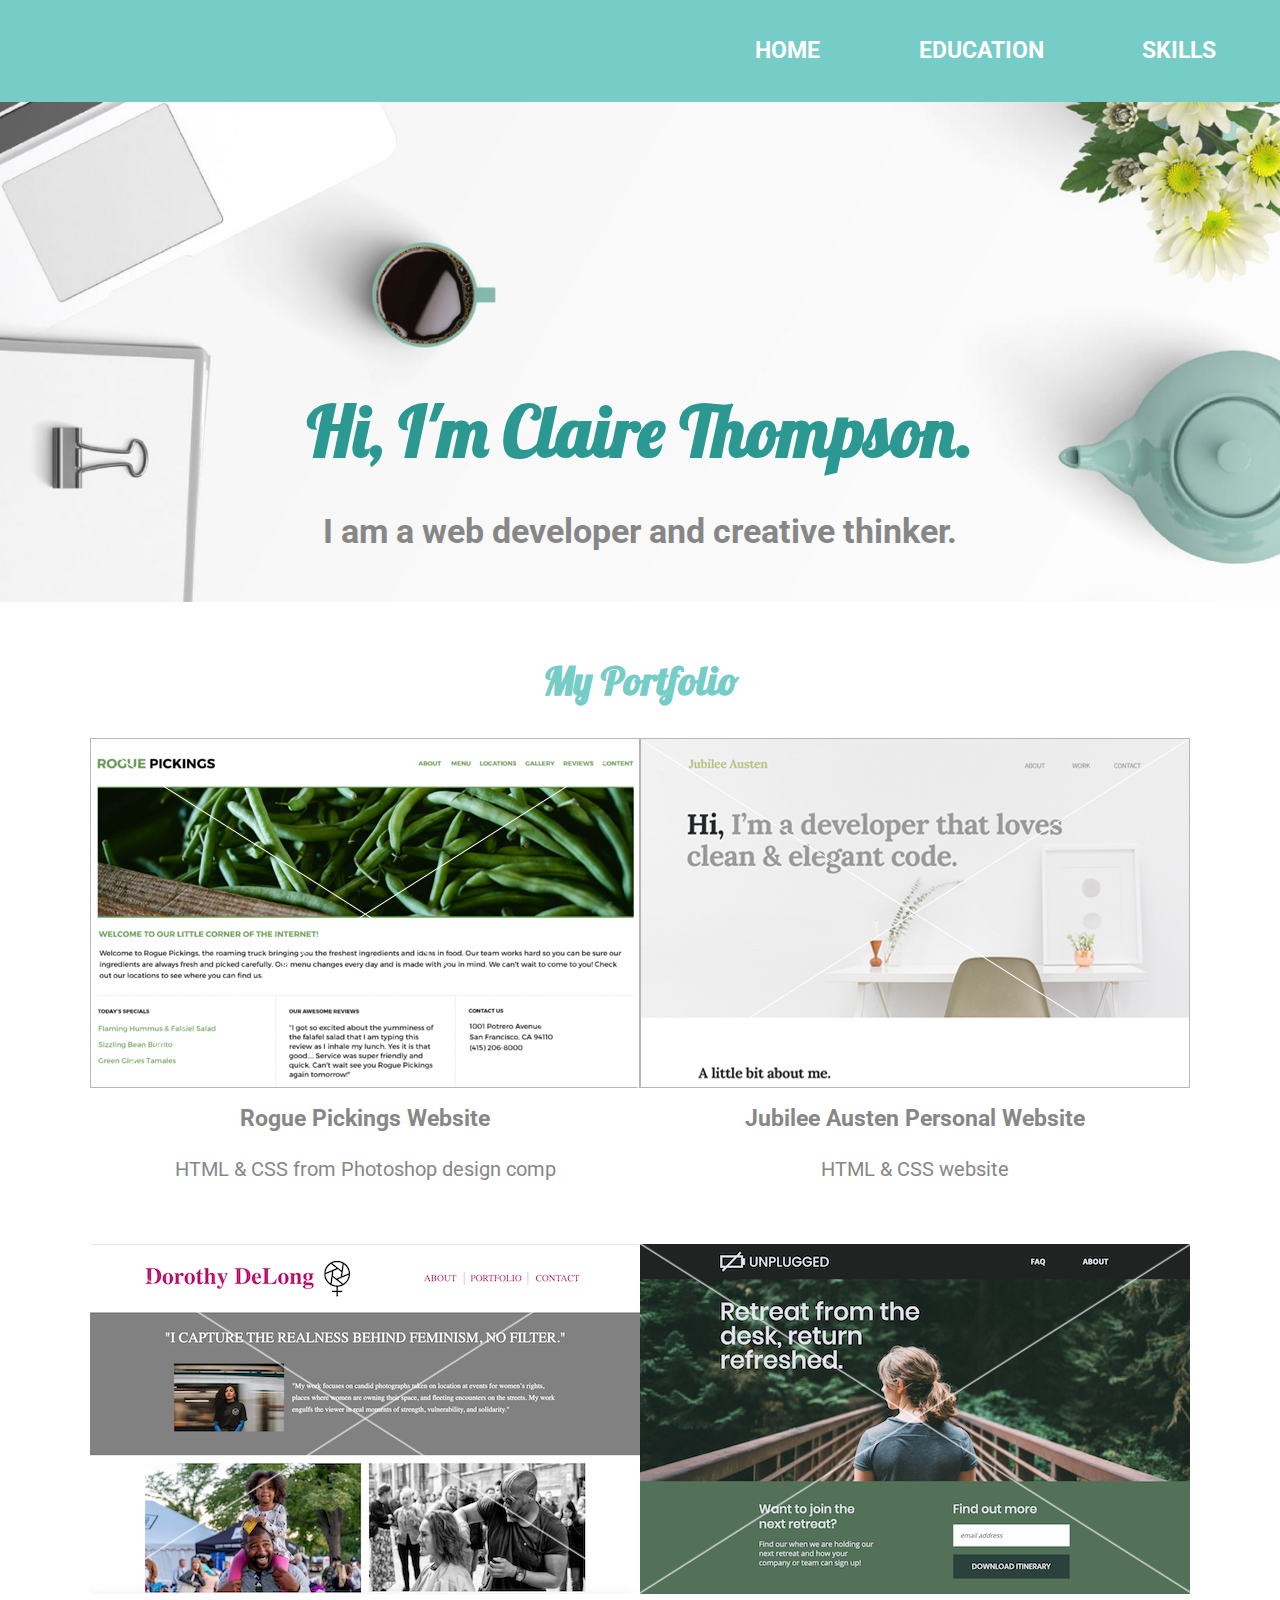
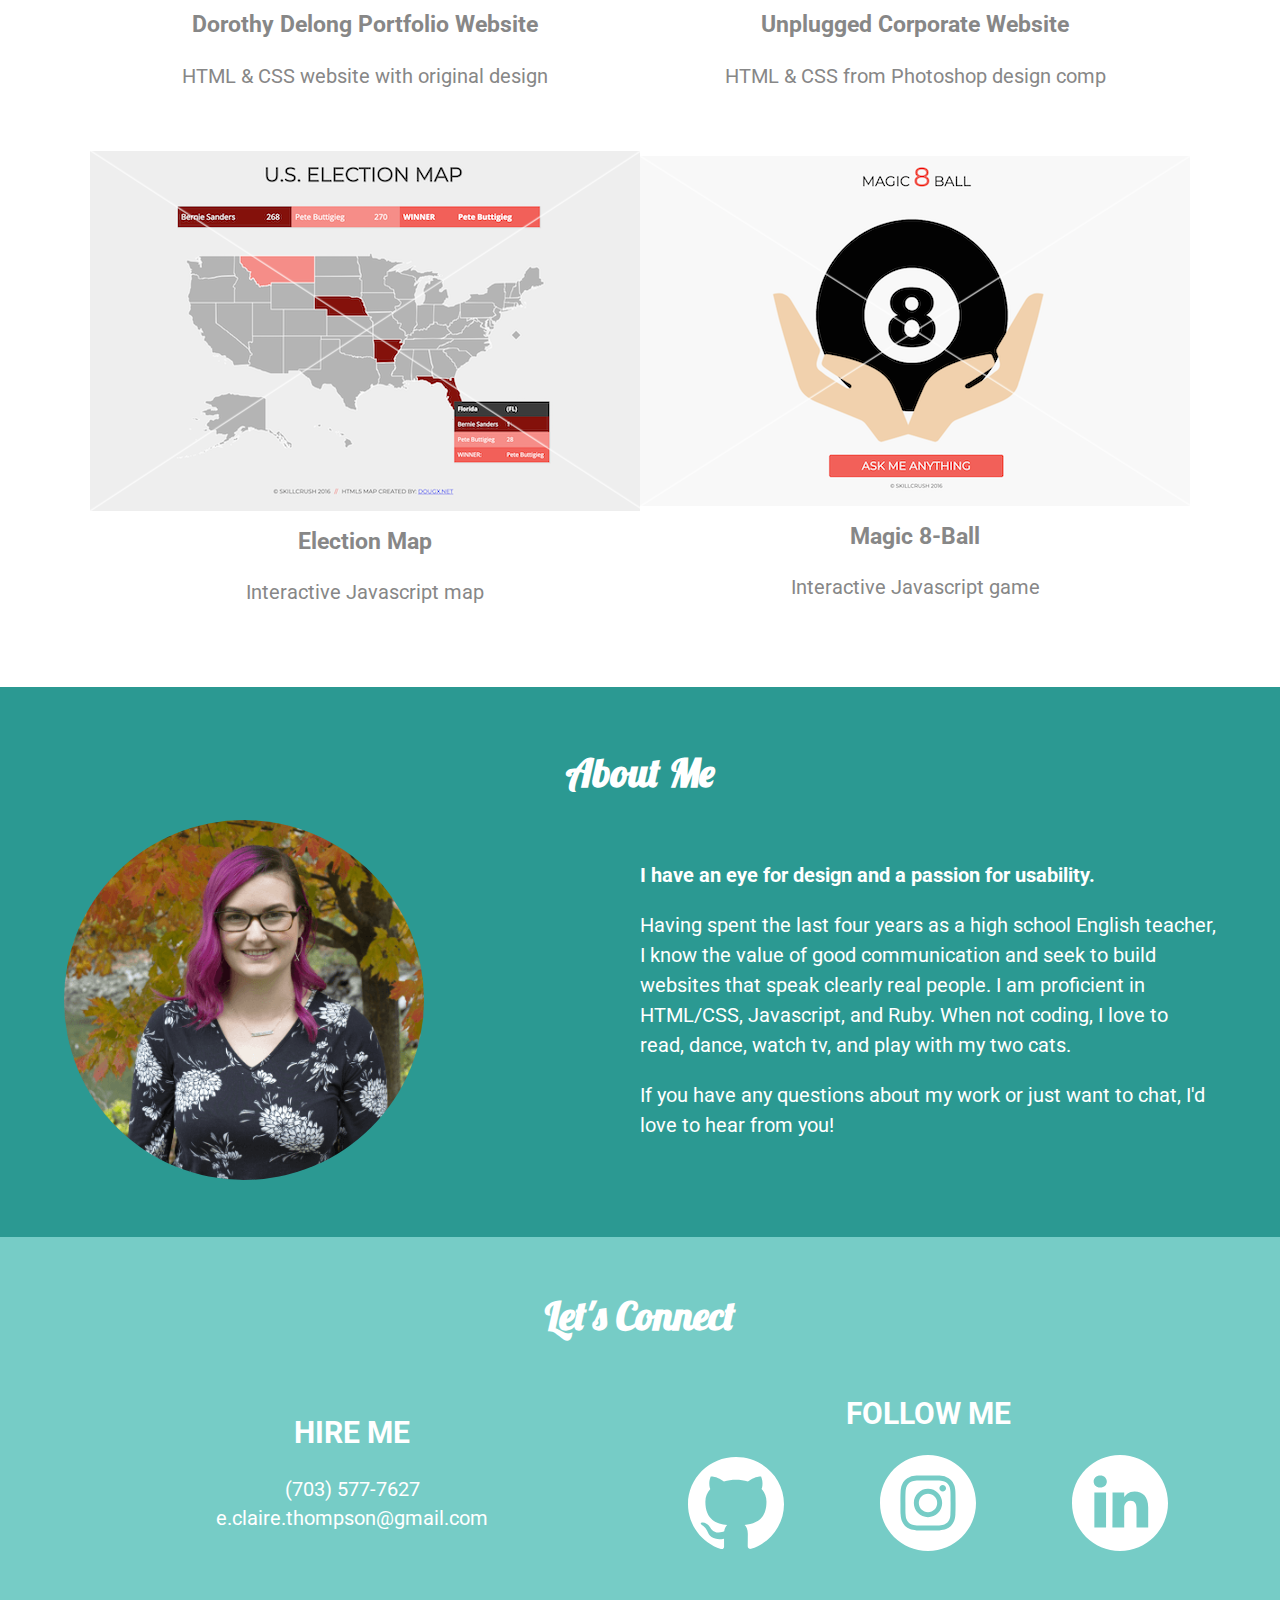
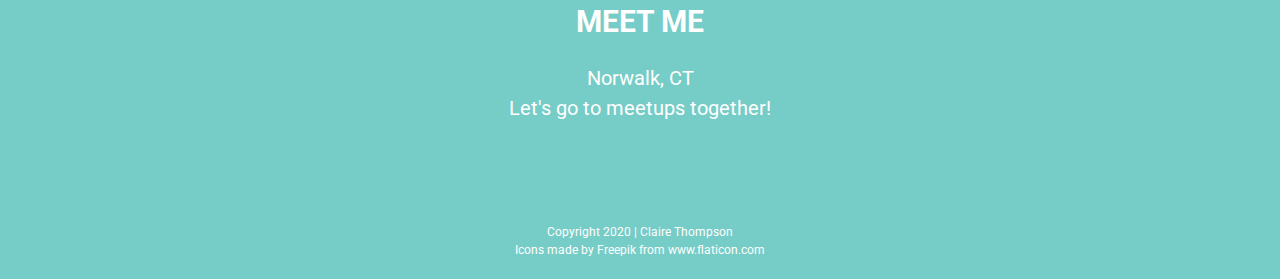
==== commit 0ea59bc0: "Switched to HTML and CSS boilerplate" ====
--- a/index.html
+++ b/index.html
@@ -1,13 +1,29 @@
 <!doctype html>
-<html>
-    <head>
-        <title>Claire Thompson | Home</title>
-        <link href="https://fonts.googleapis.com/css?family=Lobster|Roboto:400,700&display=swap" rel="stylesheet">
-        <link href="css/main.css" rel="stylesheet">
-        <link href="css/normalize.css" rel="stylesheet">
-    </head>
+<html class="no-js" lang="">
 
-    <body>
+<head>
+  <meta charset="utf-8">
+  <title>Claire Thompson | Home</title>
+  <meta name="description" content="">
+  <meta name="viewport" content="width=device-width, initial-scale=1">
+
+  <link rel="manifest" href="site.webmanifest">
+  <link rel="apple-touch-icon" href="icon.png">
+  <!-- Place favicon.ico in the root directory -->
+
+  <link rel="stylesheet" href="css/normalize.css">
+  <link rel="stylesheet" href="css/main.css">
+  <link href="https://fonts.googleapis.com/css?family=Lobster|Roboto:400,700&display=swap" rel="stylesheet">
+
+  <meta name="theme-color" content="#fafafa">
+</head>
+
+<body>
+  <!--[if IE]>
+    <p class="browserupgrade">You are using an <strong>outdated</strong> browser. Please <a href="https://browsehappy.com/">upgrade your browser</a> to improve your experience and security.</p>
+  <![endif]-->
+
+  <!-- Add your site or application content here -->
 
         <header>
             <div class="content-wrapper">
@@ -132,26 +148,28 @@
         <footer>
 
             <div class="content-wrapper">
-
+                <h3>Let's Connect</h3>
                 <div class="footer-content">
-                    <h3>Let's Connect</h3>
-                    <div class="hire">
+                    
+                    <section class="hire">
                         <h4>Hire Me</h4>
                         <p>(703) 577-7627</p>
                         <a href="mailto:e.claire.thompson@gmail.com">e.claire.thompson@gmail.com</a>
-                    </div>
-                    <h4>Follow Me</h4>
-                    <div class="follow">
-                        <a href="https://github.com/claire-thompson"><img src="img/github.svg" alt="Github icon"></a>
-                        <a href="https://www.instagram.com/poeticretellings/"><img src="img/instagram.svg" alt="Instagram icon"></a>
-                        <a href="https://www.linkedin.com/in/claireethompson/"><img src="img/linkedin.svg" alt="LinkedIn icon"></a>
-                        <a href=""></a>
-                    </div>
-                    <h4>Meet Me</h4>
-                    <div class="meet">
+                    </section>
+                    <section class="follow">
+                        <h4>Follow Me</h4>
+                        <div class="social-icons">
+                            <a href="https://github.com/claire-thompson"><img src="img/github.svg" alt="Github icon"></a>
+                            <a href="https://www.instagram.com/poeticretellings/"><img src="img/instagram.svg" alt="Instagram icon"></a>
+                            <a href="https://www.linkedin.com/in/claireethompson/"><img src="img/linkedin.svg" alt="LinkedIn icon"></a>
+                        </div>
+                    </section>
+                    <section class="meet">
+                        <h4>Meet Me</h4>
                         <p>Norwalk, CT</p>
                         <p>Let's go to meetups together!</p>
-                    </div>
+                    </section>
+                    
                 </div>
 
                 <div class="copyright">
@@ -162,5 +180,18 @@
             </div>
         </footer>
 
-    </body>
-</html>
+        <script src="js/vendor/modernizr-3.8.0.min.js"></script>
+        <script src="https://code.jquery.com/jquery-3.4.1.min.js" integrity="sha256-CSXorXvZcTkaix6Yvo6HppcZGetbYMGWSFlBw8HfCJo=" crossorigin="anonymous"></script>
+        <script>window.jQuery || document.write('<script src="js/vendor/jquery-3.4.1.min.js"><\/script>')</script>
+        <script src="js/plugins.js"></script>
+        <script src="js/main.js"></script>
+      
+        <!-- Google Analytics: change UA-XXXXX-Y to be your site's ID. -->
+        <script>
+          window.ga = function () { ga.q.push(arguments) }; ga.q = []; ga.l = +new Date;
+          ga('create', 'UA-XXXXX-Y', 'auto'); ga('set','transport','beacon'); ga('send', 'pageview')
+        </script>
+        <script src="https://www.google-analytics.com/analytics.js" async></script>
+      </body>
+      
+      </html>--- a/css/main.css
+++ b/css/main.css
@@ -1,7 +1,107 @@
+/*! HTML5 Boilerplate v7.3.0 | MIT License | https://html5boilerplate.com/ */
+
+/* main.css 2.0.0 | MIT License | https://github.com/h5bp/main.css#readme */
+/*
+ * What follows is the result of much research on cross-browser styling.
+ * Credit left inline and big thanks to Nicolas Gallagher, Jonathan Neal,
+ * Kroc Camen, and the H5BP dev community and team.
+ */
+
+/* ==========================================================================
+   Base styles: opinionated defaults
+   ========================================================================== */
+
+   html {
+    color: #222;
+    font-size: 1em;
+    line-height: 1.4;
+  }
+  
+  /*
+   * Remove text-shadow in selection highlight:
+   * https://twitter.com/miketaylr/status/12228805301
+   *
+   * Vendor-prefixed and regular ::selection selectors cannot be combined:
+   * https://stackoverflow.com/a/16982510/7133471
+   *
+   * Customize the background color to match your design.
+   */
+  
+  ::-moz-selection {
+    background: #b3d4fc;
+    text-shadow: none;
+  }
+  
+  ::selection {
+    background: #b3d4fc;
+    text-shadow: none;
+  }
+  
+  /*
+   * A better looking default horizontal rule
+   */
+  
+  hr {
+    display: block;
+    height: 1px;
+    border: 0;
+    border-top: 1px solid #ccc;
+    margin: 1em 0;
+    padding: 0;
+  }
+  
+  /*
+   * Remove the gap between audio, canvas, iframes,
+   * images, videos and the bottom of their containers:
+   * https://github.com/h5bp/html5-boilerplate/issues/440
+   */
+  
+  audio,
+  canvas,
+  iframe,
+  img,
+  svg,
+  video {
+    vertical-align: middle;
+  }
+  
+  /*
+   * Remove default fieldset styles.
+   */
+  
+  fieldset {
+    border: 0;
+    margin: 0;
+    padding: 0;
+  }
+  
+  /*
+   * Allow only vertical resizing of textareas.
+   */
+  
+  textarea {
+    resize: vertical;
+  }
+  
+  /* ==========================================================================
+     Browser Upgrade Prompt
+     ========================================================================== */
+  
+  .browserupgrade {
+    margin: 0.2em 0;
+    background: #ccc;
+    color: #000;
+    padding: 0.2em 0;
+  }
+  
+  /* ==========================================================================
+     Author's custom styles
+     ========================================================================== */
+
 /***** BASE STYLES *****/
 
 html {
-    font-size: 16px;
+    font-size: 20px;
 }
 
 body {
@@ -26,7 +126,7 @@
 }
 
 h2 {
-    font-size: 2em;
+    font-size: 1.7em;
     color: #878787;
 }
   
@@ -102,16 +202,16 @@
 }
 
 footer .footer-content {
-    width: 90%;
     display: flex;
     flex-direction: column;
+    justify-content: center;
     align-items: center;
     margin: 50px 0px;
 }
   
 footer h3 {
     color: #ffffff;
-    margin-bottom: 50px;
+    margin: 50px 0 0 0;
 }
 
 footer h4 {
@@ -129,8 +229,14 @@
 footer .hire {
     margin-bottom: 50px;
 }
-  
-footer .follow {
+
+.footer-content .follow {
+    display: flex;
+    flex-direction: column;
+    align-items: center;
+}
+  
+footer .social-icons {
     display: flex;
     flex-direction: row;
     justify-content: space-around;
@@ -220,7 +326,7 @@
   }
   
   .portfolio h4 {
-    margin: 0;
+    margin: 0 0 20px 0;
     text-align: center;
     font-family: "Roboto", sans-serif;
     font-size: 1.125em;
@@ -270,85 +376,267 @@
     width: 50%;
 }
 
-/***** CONTACT SECTION *****/
-
-#contact .third-width {
-    padding-bottom: 20px;
-    align-self: center;
-}
-
-#contact .third-width img {
-    height: 50px;
-    width: 50px;
-}
-
-#contact h3 {
-    color: #ffffff;
-}
-
-#contact h4 {
-    color: #ffffff;
-}
-
-#contact p {
-    color: #ffffff;
-}
-
-#contact a {
-    color: #ffffff;
-    text-decoration: none;
-}
-
 /***** EDUCATION PAGE *****/
 
 #education {
     text-align: center;
 }
 
-#education h3 {
-    color: #76CCC6;
-}
-
-#education h4 {
-    font-size: 30px;
+#education main {
+    display: flex;
+    flex-direction: column;
+    align-items: center;
+    justify-content: center;
+    padding-bottom: 50px;
+}
+
+#education main h3 {
+    color: #2B9992;
+    font-size: 2.5em;
+    margin: 50px 0px;
+}
+
+#education main h4 {
+    font-family: "Roboto", sans-serif;
+    font-size: 1.875em;
     text-transform: uppercase;
     margin: auto;
 }
 
 #education h5 {
-    font-size: 22px;
-    margin: auto;
-}
-
-.vcu img {
-    height: 70%;
+    font-size: 1.375em;
+    margin: 20px 0 40px 0;
+}
+
+.divider {
+    width: 100%;
+    height: 1px;
+    margin: 50px 0 0 0;
+    background-color: #878787;
+}
+
+#education img {
     width: 70%;
-}
-
-.skillcrush img {
-    height: 80%;
+    margin: 20px 0 0 0;
+}
+
+/***** SKILLS PAGE *****/
+
+#skills main {
+    display: flex;
+    flex-direction: column;
+    justify-content: center;
+    align-items: center;
+}
+
+.coding, .design {
+    display: flex;
+    flex-direction: column;
+    justify-content: center;
+    align-items: center;
+    margin: 100px 0;
+}
+
+#skills .content-wrapper {
+    display: flex;
+    flex-direction: row wrap;
+    justify-content: center;
+    align-items: center;
+    margin: 50px 0;
+}
+
+#skills article {
+    display: flex;
+    flex-direction: column;
+    justify-content: center;
+    align-items: center;
+}
+
+#skills img {
     width: 80%;
-}
-
-/***** SKILLS PAGE *****/
-
-#coding .quarter-width img {
-    height: 100px;
-    width: 100px;
-    padding-left: 100px;
-}
-
-#coding h4 {
-    text-align: center;
-}
-
-#additional h3 {
-    padding-top: 50px;
-    color: #ffffff;
-}
-
-#additional p {
-    color: #ffffff;
-    text-align: center;
-    font-weight: bold;
-}+    margin-bottom: 30px;
+}
+
+#skills h3 {
+    font-size: 2.5em;
+    color: #2B9992;
+}
+
+#skills h4 {
+    text-align: center;
+    font-family: "Roboto", sans-serif;
+    font-size: 2em;
+    color: #878787;
+}
+
+/* ==========================================================================
+   Helper classes
+   ========================================================================== */
+
+/*
+ * Hide visually and from screen readers
+ */
+
+ .hidden {
+    display: none !important;
+  }
+  
+  /*
+  * Hide only visually, but have it available for screen readers:
+  * https://snook.ca/archives/html_and_css/hiding-content-for-accessibility
+  *
+  * 1. For long content, line feeds are not interpreted as spaces and small width
+  *    causes content to wrap 1 word per line:
+  *    https://medium.com/@jessebeach/beware-smushed-off-screen-accessible-text-5952a4c2cbfe
+  */
+  
+  .sr-only {
+    border: 0;
+    clip: rect(0, 0, 0, 0);
+    height: 1px;
+    margin: -1px;
+    overflow: hidden;
+    padding: 0;
+    position: absolute;
+    white-space: nowrap;
+    width: 1px;
+    /* 1 */
+  }
+  
+  /*
+  * Extends the .sr-only class to allow the element
+  * to be focusable when navigated to via the keyboard:
+  * https://www.drupal.org/node/897638
+  */
+  
+  .sr-only.focusable:active,
+  .sr-only.focusable:focus {
+    clip: auto;
+    height: auto;
+    margin: 0;
+    overflow: visible;
+    position: static;
+    white-space: inherit;
+    width: auto;
+  }
+  
+  /*
+  * Hide visually and from screen readers, but maintain layout
+  */
+  
+  .invisible {
+    visibility: hidden;
+  }
+  
+  /*
+  * Clearfix: contain floats
+  *
+  * For modern browsers
+  * 1. The space content is one way to avoid an Opera bug when the
+  *    `contenteditable` attribute is included anywhere else in the document.
+  *    Otherwise it causes space to appear at the top and bottom of elements
+  *    that receive the `clearfix` class.
+  * 2. The use of `table` rather than `block` is only necessary if using
+  *    `:before` to contain the top-margins of child elements.
+  */
+  
+  .clearfix:before,
+  .clearfix:after {
+    content: " ";
+    /* 1 */
+    display: table;
+    /* 2 */
+  }
+  
+  .clearfix:after {
+    clear: both;
+  }
+  
+  /* ==========================================================================
+     EXAMPLE Media Queries for Responsive Design.
+     These examples override the primary ('mobile first') styles.
+     Modify as content requires.
+     ========================================================================== */
+  
+ /***** Tablet Styles *****/
+
+@media screen and (min-width: 768px) {
+
+    footer .footer-content {
+        flex-flow: wrap;
+    }
+
+    .footer-content section {
+        width: 45%;
+    }
+
+    footer .social-icons {
+        width: 100%;
+    }
+
+}
+  
+  /* ==========================================================================
+     Print styles.
+     Inlined to avoid the additional HTTP request:
+     https://www.phpied.com/delay-loading-your-print-css/
+     ========================================================================== */
+  
+  @media print {
+    *,
+    *:before,
+    *:after {
+      background: transparent !important;
+      color: #000 !important;
+      /* Black prints faster */
+      box-shadow: none !important;
+      text-shadow: none !important;
+    }
+    a,
+    a:visited {
+      text-decoration: underline;
+    }
+    a[href]:after {
+      content: " (" attr(href) ")";
+    }
+    abbr[title]:after {
+      content: " (" attr(title) ")";
+    }
+    /*
+       * Don't show links that are fragment identifiers,
+       * or use the `javascript:` pseudo protocol
+       */
+    a[href^="#"]:after,
+    a[href^="javascript:"]:after {
+      content: "";
+    }
+    pre {
+      white-space: pre-wrap !important;
+    }
+    pre,
+    blockquote {
+      border: 1px solid #999;
+      page-break-inside: avoid;
+    }
+    /*
+       * Printing Tables:
+       * https://web.archive.org/web/20180815150934/http://css-discuss.incutio.com/wiki/Printing_Tables
+       */
+    thead {
+      display: table-header-group;
+    }
+    tr,
+    img {
+      page-break-inside: avoid;
+    }
+    p,
+    h2,
+    h3 {
+      orphans: 3;
+      widows: 3;
+    }
+    h2,
+    h3 {
+      page-break-after: avoid;
+    }
+  }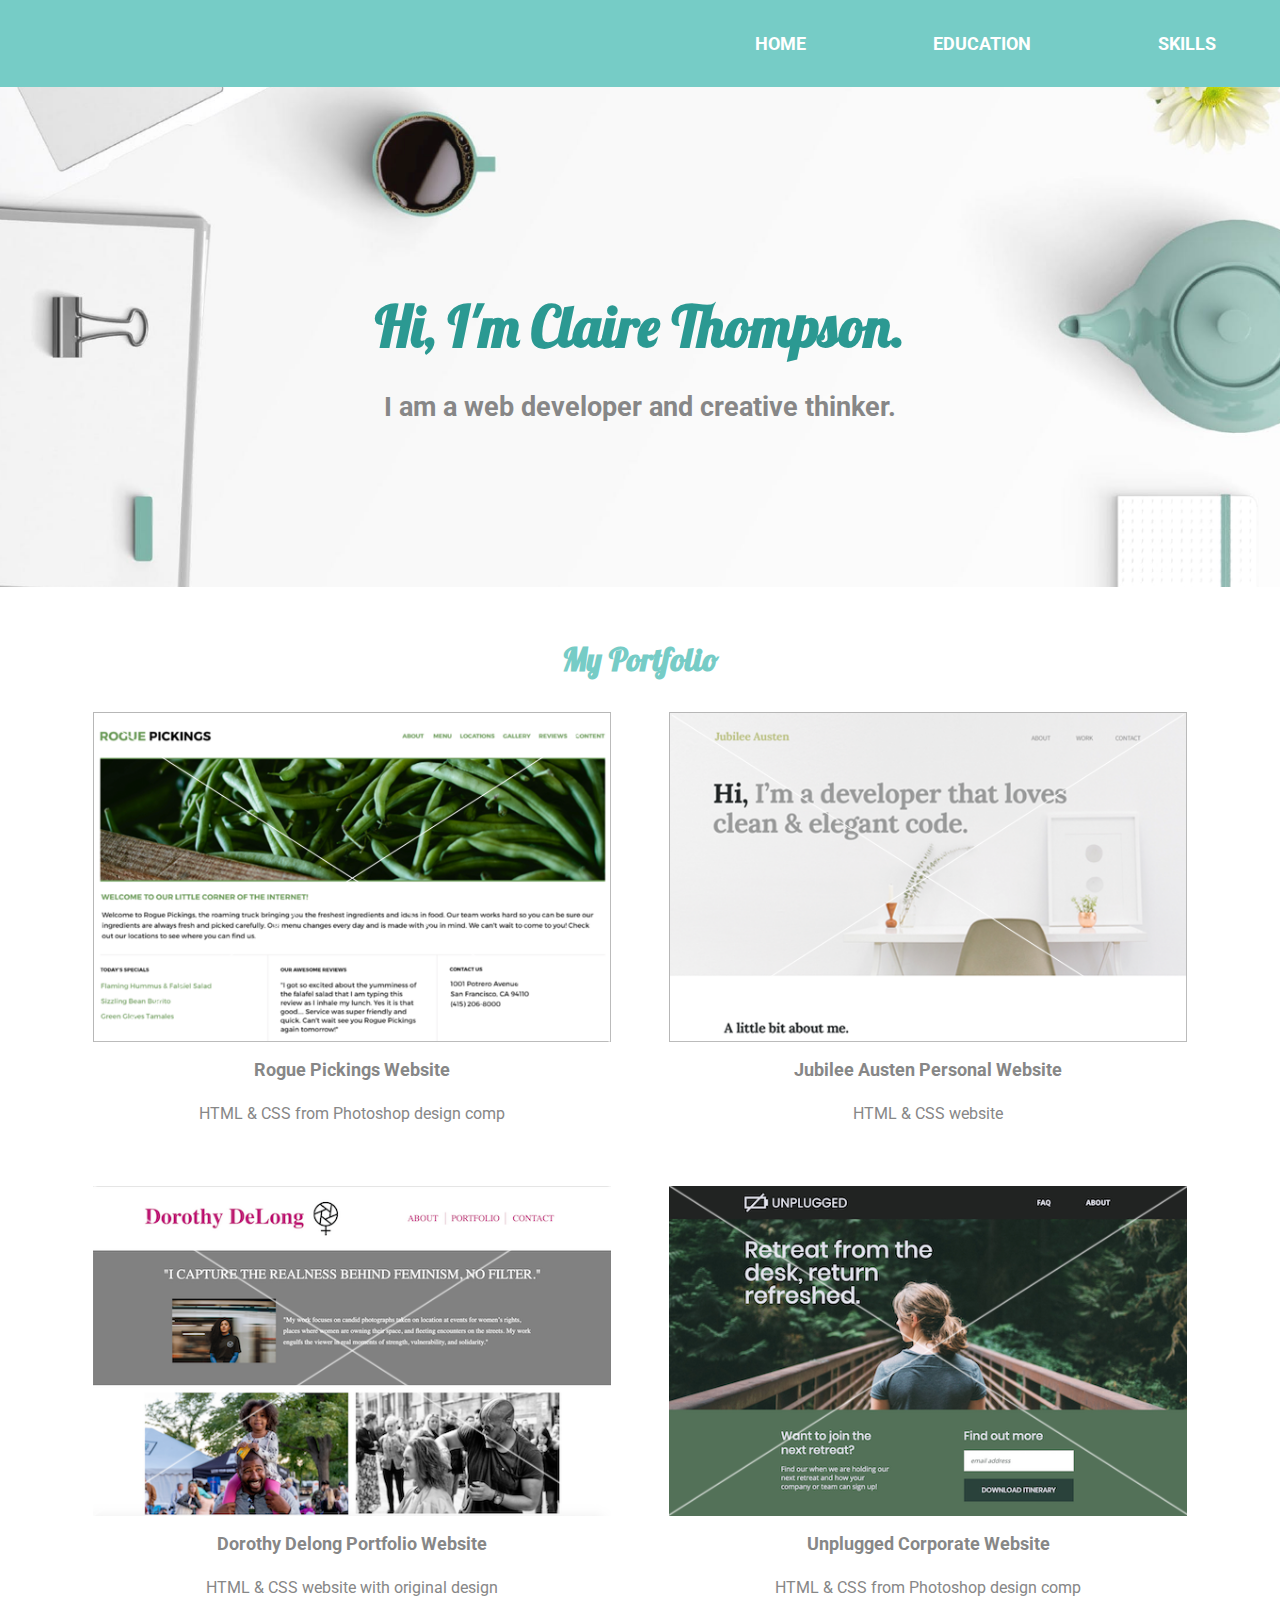
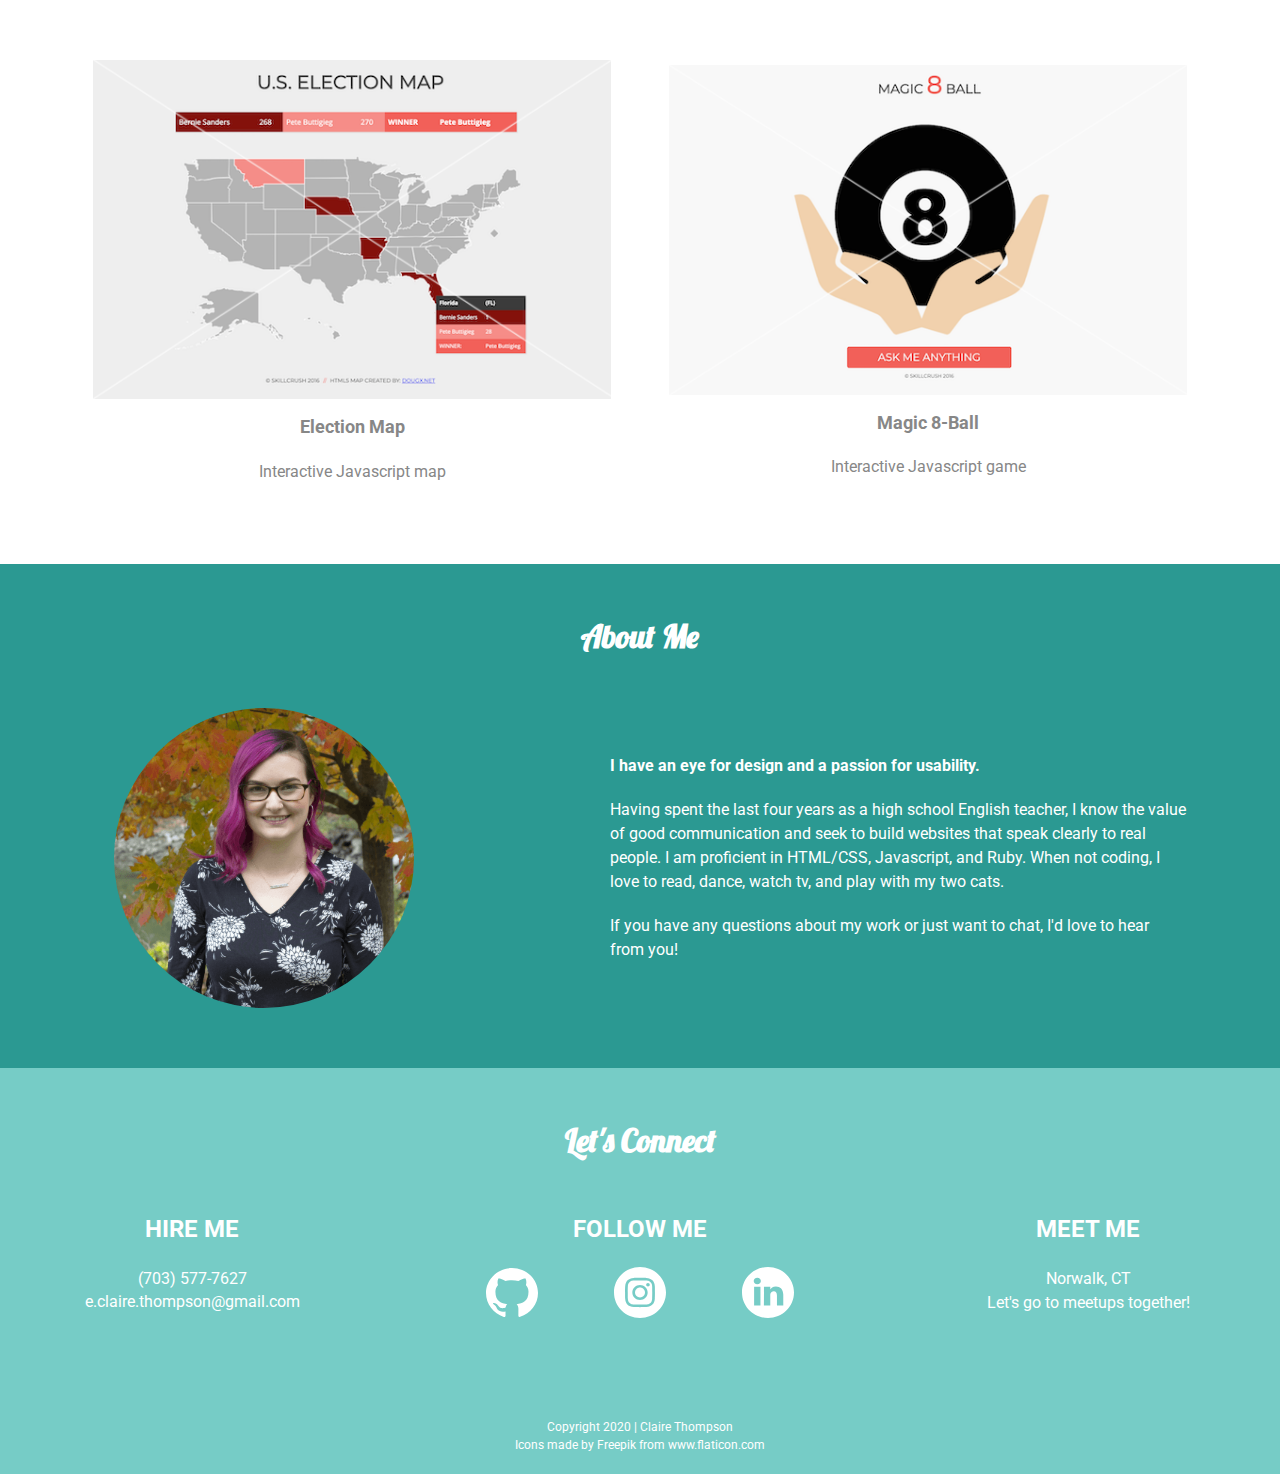
==== commit 5047940e: "Changed favicon" ====
--- a/index.html
+++ b/index.html
@@ -137,7 +137,7 @@
                         <p><span>I have an eye for design and a passion for usability.</span></p>
                         <p>Having spent the last four years as a high school English teacher, 
                             I know the value of good communication and seek to build websites 
-                            that speak clearly real people. I am proficient in HTML/CSS, Javascript, and Ruby. 
+                            that speak clearly to real people. I am proficient in HTML/CSS, Javascript, and Ruby. 
                             When not coding, I love to read, dance, watch tv, and play with my two cats. </p>
                         <p>If you have any questions about my work or just want to chat, I'd love to hear from you!</p>
                     </div>
--- a/css/main.css
+++ b/css/main.css
@@ -101,7 +101,7 @@
 /***** BASE STYLES *****/
 
 html {
-    font-size: 20px;
+    font-size: 16px;
 }
 
 body {
@@ -109,6 +109,11 @@
     font-size: 1em;
     color: #878787;
     text-align: left;
+    width: 100%;
+}
+
+.content-wrapper {
+    width: 90%;
 }
 
 ul,
@@ -141,10 +146,6 @@
 p {
     font-size: 1em;
     line-height: 1.5em;
-}
-
-.content-wrapper {
-    width: 90%;
 }
 
 a {
@@ -168,15 +169,13 @@
 }
 
 header .content-wrapper {
-    display: flex;
-    justify-content: flex-end;
-    align-items: center;
-    flex-flow: row wrap;
-    margin: 0;
-  }
+    width: 100%;
+    display: flex;
+    justify-content: center;
+}
 
 header nav {
-    width: 40%;
+    width: 70%;
 }
     
 header nav ul {
@@ -241,16 +240,12 @@
     flex-direction: row;
     justify-content: space-around;
     align-items: center;
-    width: 40%;
+    width: 70%;
     margin-bottom: 50px;
 }
 
 .follow img {
-    width: 50%;
-}
-
-footer .meet {
-    margin-bottom: 50px;
+    width: 55%;
 }
 
 .copyright {
@@ -278,7 +273,7 @@
     flex-flow: row wrap;
     background-image: url('../img/hero-image.png');
     background-size: cover;
-    background-position: top;
+    background-position: center;
     background-repeat: no-repeat;
     height: 500px;
   }
@@ -289,7 +284,7 @@
 
 .hero-area h1 {
     text-align: center;
-    margin: 280px 0 0 0;
+    margin: 200px 0 0 0;
 }
 
 .hero-area h2 {
@@ -319,6 +314,7 @@
 
   .portfolio img {
       margin: 30px 0px 15px 0px;
+      width: 90%;
   }
 
   .portfolio-item-description {
@@ -345,12 +341,12 @@
     align-items: center;
     flex-flow: column;
     background-color: #2B9992;
-    height: 550px;
+    padding: 50px 0 30px 0;
   }
 
 .about .content-wrapper {
     display: flex;
-    flex-direction: row;
+    flex-direction: column;
     align-items: center;
     justify-content: space-between;
 }
@@ -359,13 +355,22 @@
     color: #ffffff;
 }
 
+.headshot {
+    display: flex;
+    flex-direction: column;
+    align-items: center;
+    justify-content: center;
+    margin: 30px 0;
+}
+
 .headshot img {
     border-radius: 100%;
-    width: 90%;
+    width: 50%;
 }
 
 .about p {
     color: #ffffff;
+    margin: 0 0 20px 0;
 }
 
 .about p span {
@@ -373,16 +378,14 @@
 }
 
 .bio {
-    width: 50%;
+    width: 90%;
+    margin: 20px 0 0 0;
 }
 
 /***** EDUCATION PAGE *****/
 
-#education {
-    text-align: center;
-}
-
-#education main {
+.education {
+    text-align: center;
     display: flex;
     flex-direction: column;
     align-items: center;
@@ -390,42 +393,54 @@
     padding-bottom: 50px;
 }
 
-#education main h3 {
+.education section {
+    display: flex;
+    flex-direction: column;
+    justify-content: center;
+    align-items: center;
+}
+
+.education h3 {
     color: #2B9992;
     font-size: 2.5em;
     margin: 50px 0px;
 }
 
-#education main h4 {
+.education h4 {
     font-family: "Roboto", sans-serif;
     font-size: 1.875em;
     text-transform: uppercase;
     margin: auto;
 }
 
-#education h5 {
+.education h5 {
     font-size: 1.375em;
     margin: 20px 0 40px 0;
 }
 
 .divider {
-    width: 100%;
     height: 1px;
     margin: 50px 0 0 0;
     background-color: #878787;
 }
 
-#education img {
+.education img {
     width: 70%;
     margin: 20px 0 0 0;
 }
 
+.education ul {
+    list-style-type: circle;
+    text-align: left;
+    font-weight: 300;
+    text-transform: none;
+}
+
 /***** SKILLS PAGE *****/
 
-#skills main {
-    display: flex;
-    flex-direction: column;
-    justify-content: center;
+#skills {
+    display: flex;
+    flex-direction: column;
     align-items: center;
 }
 
@@ -434,15 +449,20 @@
     flex-direction: column;
     justify-content: center;
     align-items: center;
-    margin: 100px 0;
+    margin: 50px 0 0 0;
 }
 
 #skills .content-wrapper {
     display: flex;
-    flex-direction: row wrap;
-    justify-content: center;
-    align-items: center;
-    margin: 50px 0;
+    flex-direction: row;
+    flex-flow: wrap;
+    justify-content: center;
+    align-items: center;
+    margin: 50px 0 0 0;
+}
+
+#skills h3 {
+    margin: 0;
 }
 
 #skills article {
@@ -450,11 +470,12 @@
     flex-direction: column;
     justify-content: center;
     align-items: center;
+    margin: 0 0 30px 0;
 }
 
 #skills img {
-    width: 80%;
-    margin-bottom: 30px;
+    width: 40%;
+    margin-bottom: 20px;
 }
 
 #skills h3 {
@@ -465,8 +486,13 @@
 #skills h4 {
     text-align: center;
     font-family: "Roboto", sans-serif;
-    font-size: 2em;
+    font-size: 1.25em;
     color: #878787;
+}
+
+#skills .divider {
+    margin: 0;
+    width: 90%;
 }
 
 /* ==========================================================================
@@ -562,8 +588,49 @@
 
 @media screen and (min-width: 768px) {
 
+    /* Header Styles */
+
+    header .content-wrapper {
+        width: 90%;
+        justify-content: flex-end;
+    }
+
+    header nav {
+        width: 40%;
+    }
+
+    nav ul {
+        width: 100%;
+    }
+
+    /* About Styles */
+
+    .about .content-wrapper {
+        flex-direction: row;
+        width: 90%;
+    }
+
+    .headshot img {
+        border-radius: 100%;
+        width: 75%;
+    }
+
+    .bio {
+        padding-right: 30px;
+    }
+
+    /* Skills Styles */
+
+    #skills article {
+        width: 50%;
+    }
+    
+    /* Footer Styles */
+
     footer .footer-content {
-        flex-flow: wrap;
+        flex-direction: row;
+        justify-content: space-between;
+        align-items: flex-start;
     }
 
     .footer-content section {
@@ -572,6 +639,58 @@
 
     footer .social-icons {
         width: 100%;
+    }
+
+    .social-icons img {
+        width: 40%;
+    }
+
+    .education footer img {
+        width: 40%;
+    }    
+
+}
+
+@media screen and (min-width: 1024px) {
+
+    /* Portfolio Styles */
+
+    .portfolio article {
+        width: 50%;
+    }
+
+    /* About Styles */
+
+    .bio {
+        width: 50%;
+    }
+
+    /* Footer Styles */
+
+    .footer-content {
+        justify-content: space-between;
+    }
+
+    .footer-content section {
+        width: 30%;
+    }
+
+    /* Education Styles */
+
+    .education .content-wrapper {
+        display: flex;
+        flex-direction: row;
+        justify-content: space-between;
+        align-items: center;
+        width: 90%;
+    }
+    
+    .education .divider {
+        display: none;
+    }
+
+    .vcu, .skillcrush {
+        width: 46%;
     }
 
 }
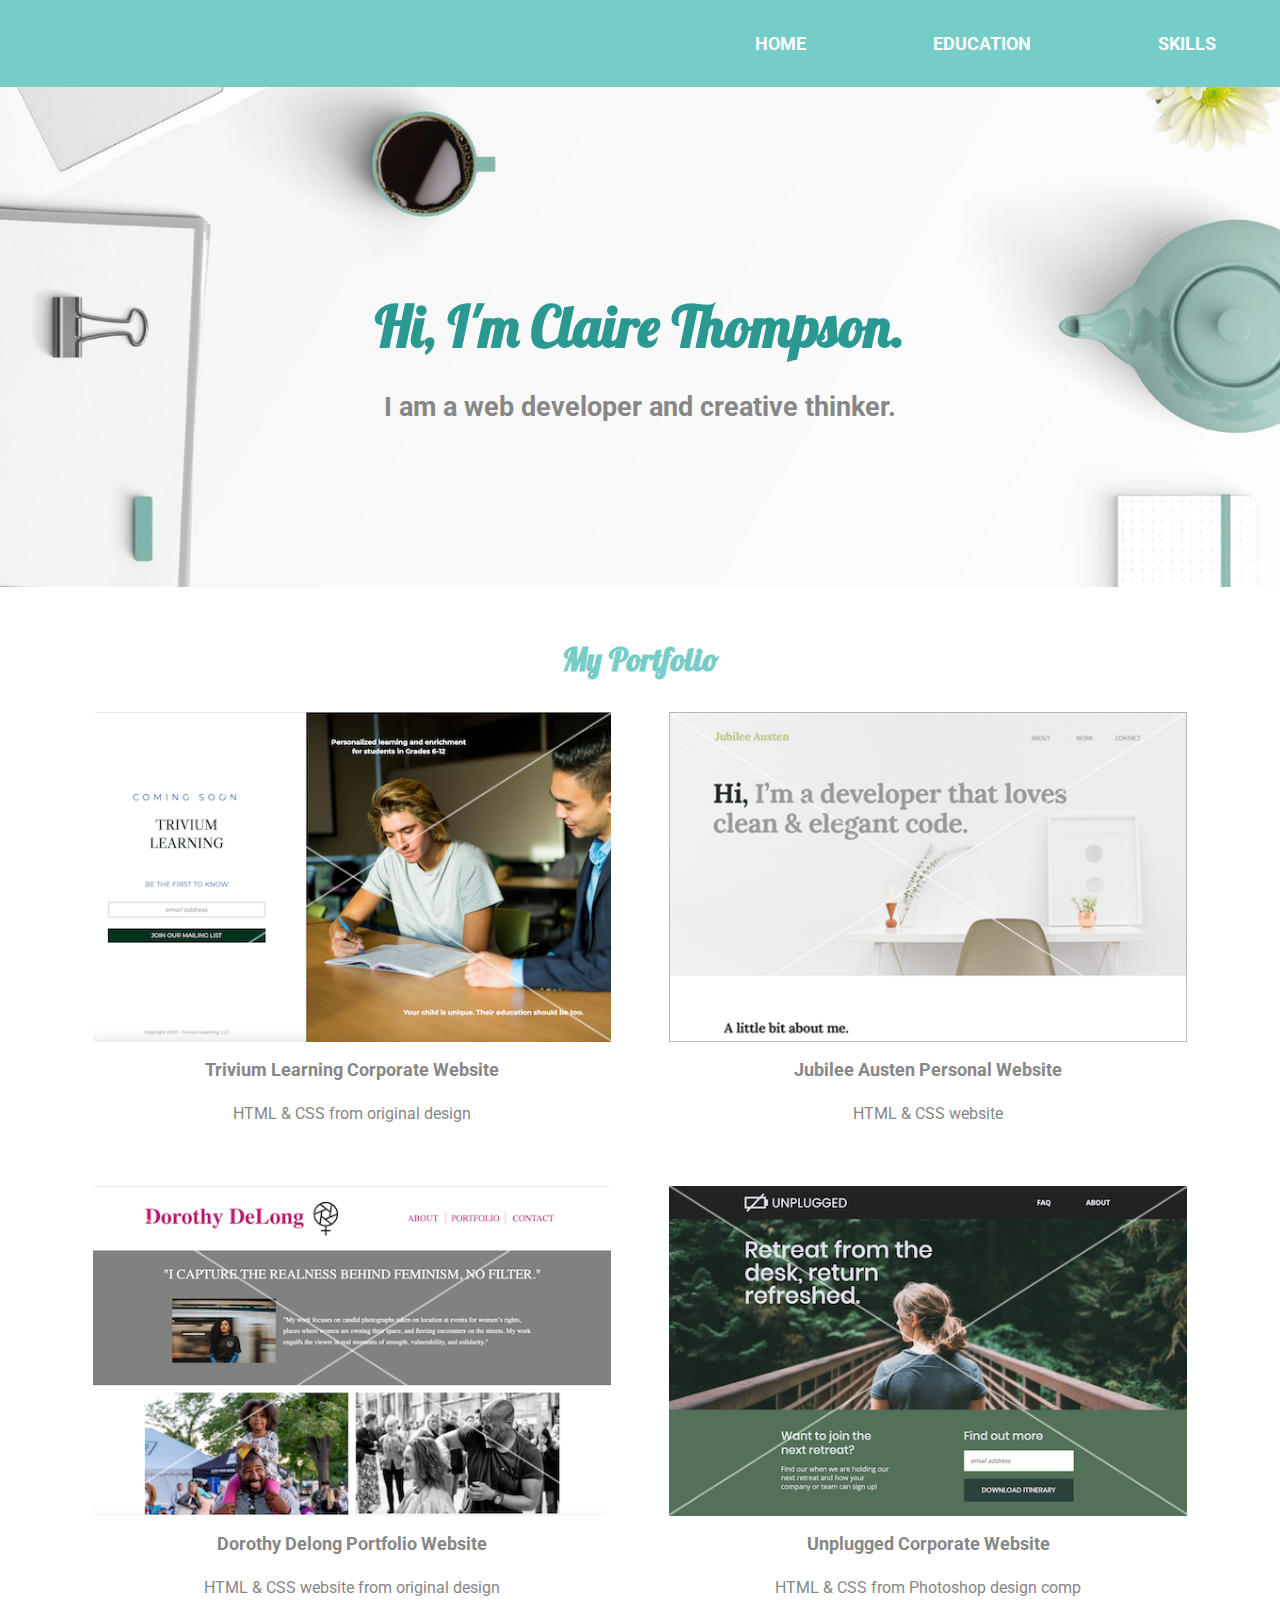
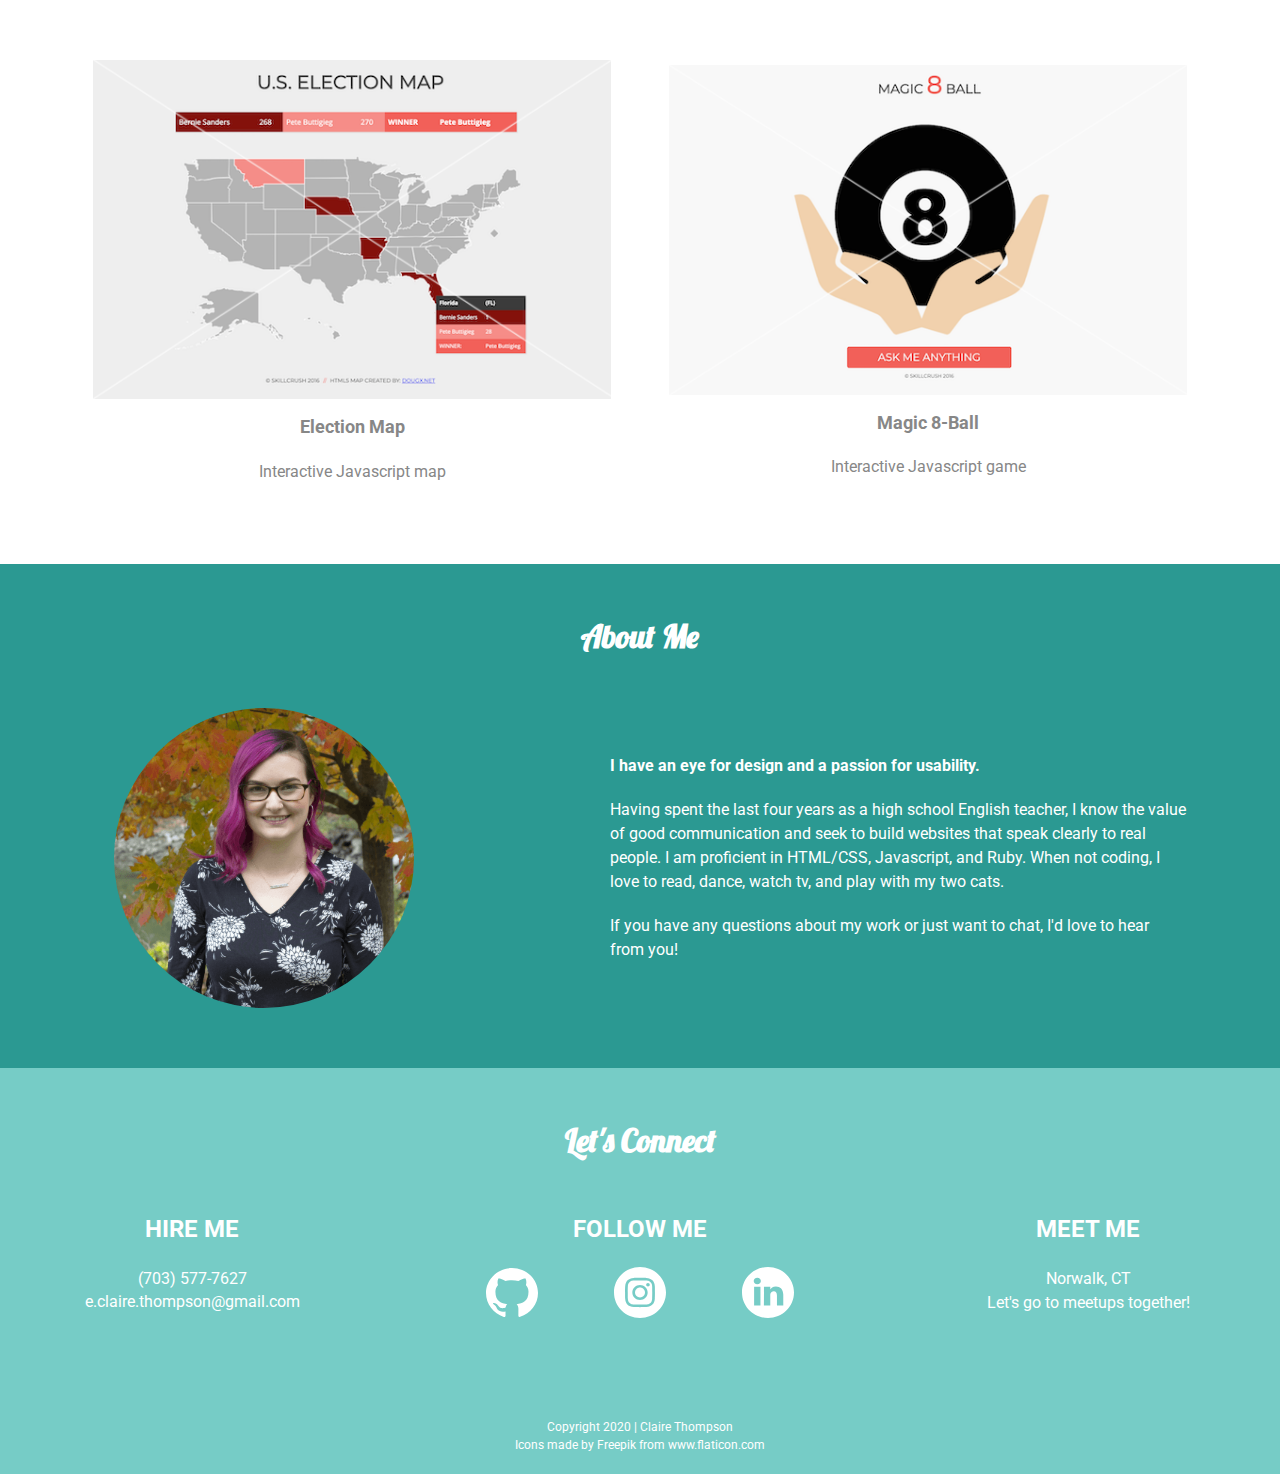
==== commit eb6c6630: "Added trivium learning project to portfolio" ====
--- a/index.html
+++ b/index.html
@@ -58,13 +58,13 @@
                     <div class="portfolio-items">
                         <article>
                             <p class="thumbnail">
-                                <a href="https://claire-thompson.github.io/rogue-pickings/" target="_blank">
-                                    <img src="img/rogue-pickings-thumbnail.png" alt="Rogue Pickings Thumbnail">
+                                <a href="https://claire-thompson.github.io/trivium-learning-site/" target="_blank">
+                                    <img src="img/trivium-thumbnail.png" alt="Rogue Pickings Thumbnail">
                                 </a>
                             </p>
                             <div class="portfolio-item-description">
-                                <h4>Rogue Pickings Website</h4>
-                                <p>HTML & CSS from Photoshop design comp</p>
+                                <h4>Trivium Learning Corporate Website</h4>
+                                <p>HTML & CSS from original design</p>
                             </div>
                           </article>
                           <article>
@@ -86,7 +86,7 @@
                             </p>
                             <div class="portfolio-item-description">
                                 <h4>Dorothy Delong Portfolio Website</h4>
-                                <p>HTML & CSS website with original design</p>
+                                <p>HTML & CSS website from original design</p>
                             </div>
                           </article>
                           <article>
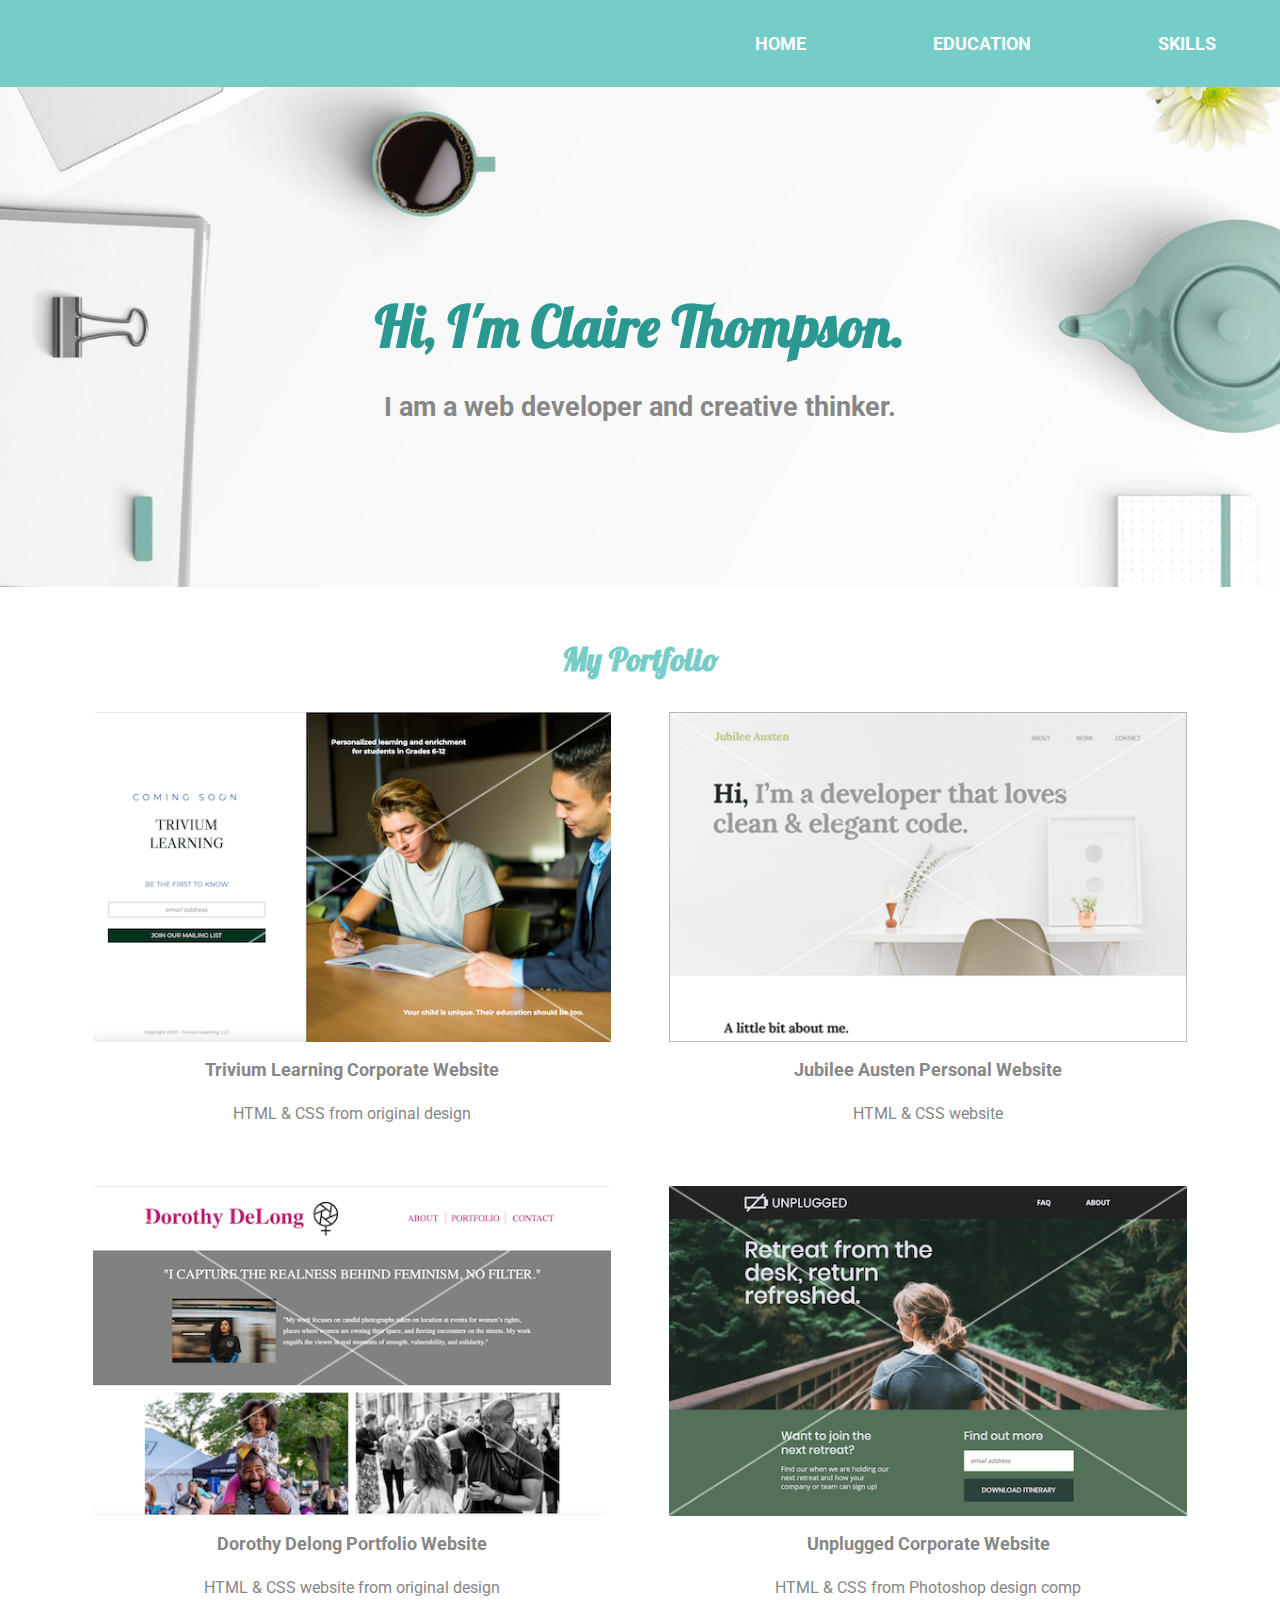
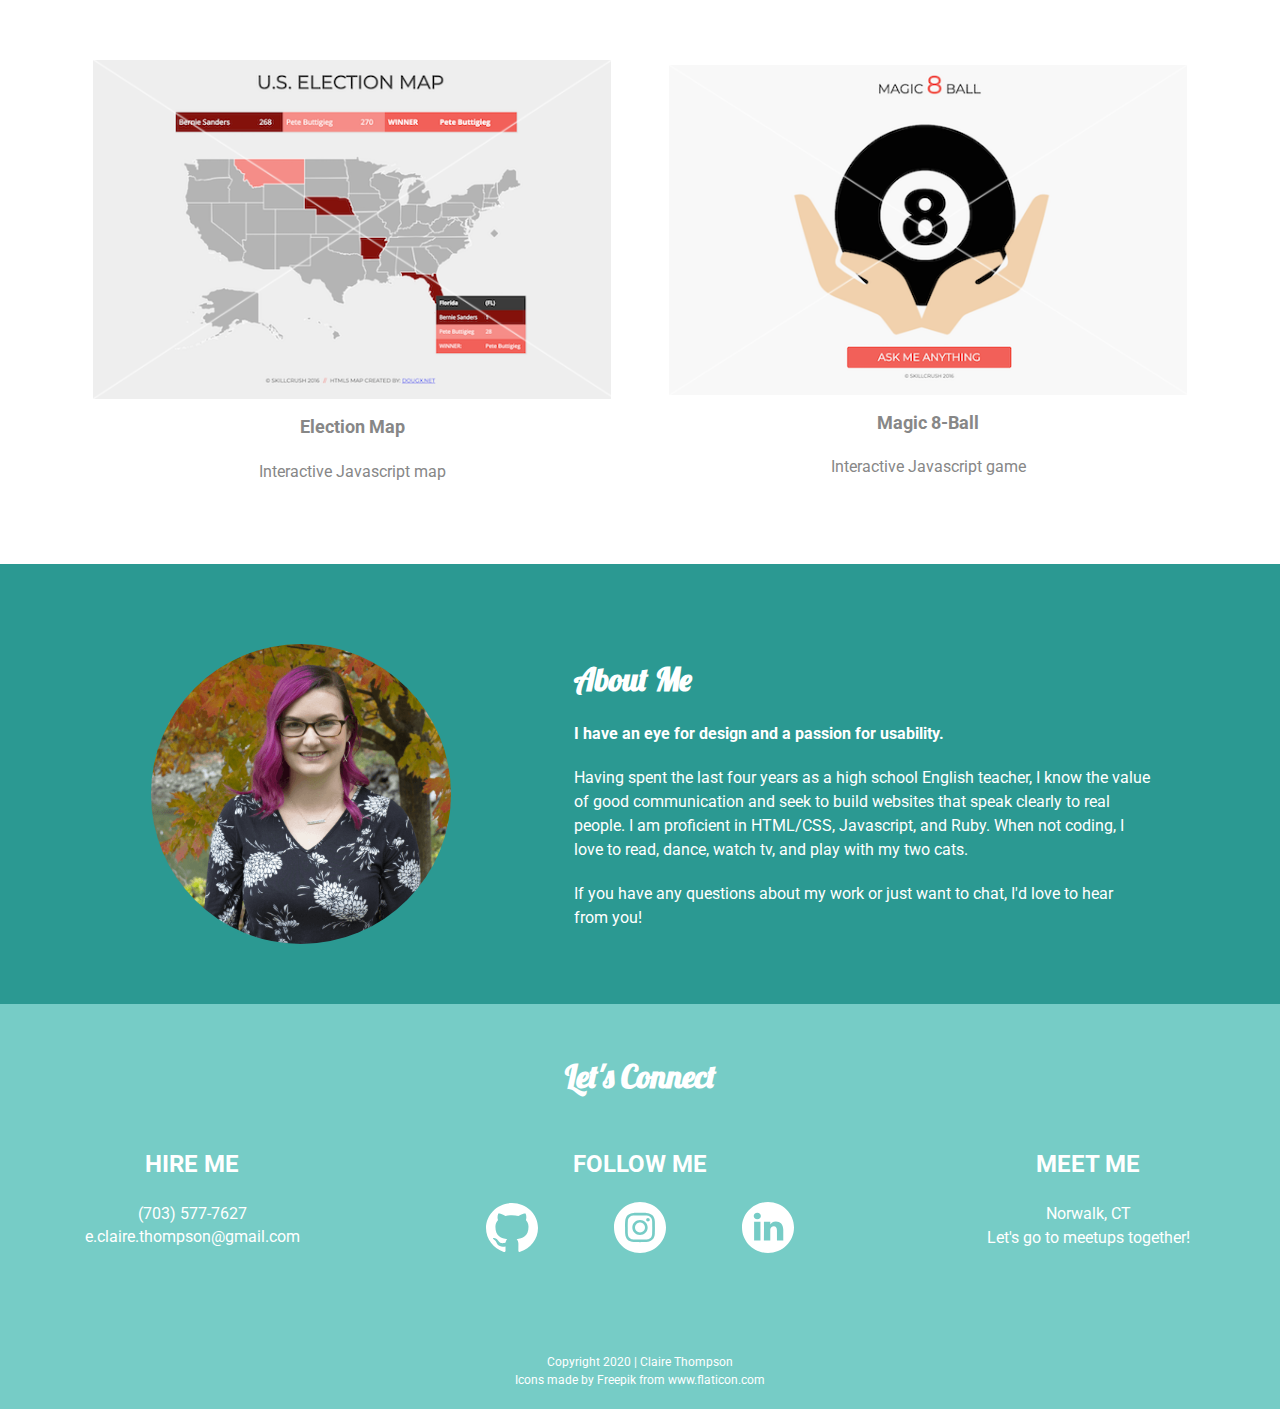
==== commit 273a931f: "Layout adjustment to about section" ====
--- a/index.html
+++ b/index.html
@@ -128,12 +128,12 @@
             </section>
 
             <section class="about">
-                <h3>About Me</h3>
                 <div class="content-wrapper">
                     <div class="headshot">
                         <img src="img/about.png" alt="Claire Thompson Headshot">
                     </div>
                     <div class="bio">
+                        <h3>About Me</h3>
                         <p><span>I have an eye for design and a passion for usability.</span></p>
                         <p>Having spent the last four years as a high school English teacher, 
                             I know the value of good communication and seek to build websites 
--- a/css/main.css
+++ b/css/main.css
@@ -348,7 +348,7 @@
     display: flex;
     flex-direction: column;
     align-items: center;
-    justify-content: space-between;
+    justify-content: space-around;
 }
   
 .about h3 {
@@ -617,6 +617,9 @@
 
     .bio {
         padding-right: 30px;
+        display: flex;
+        flex-direction: column;
+        align-items: flex-start;
     }
 
     /* Skills Styles */
